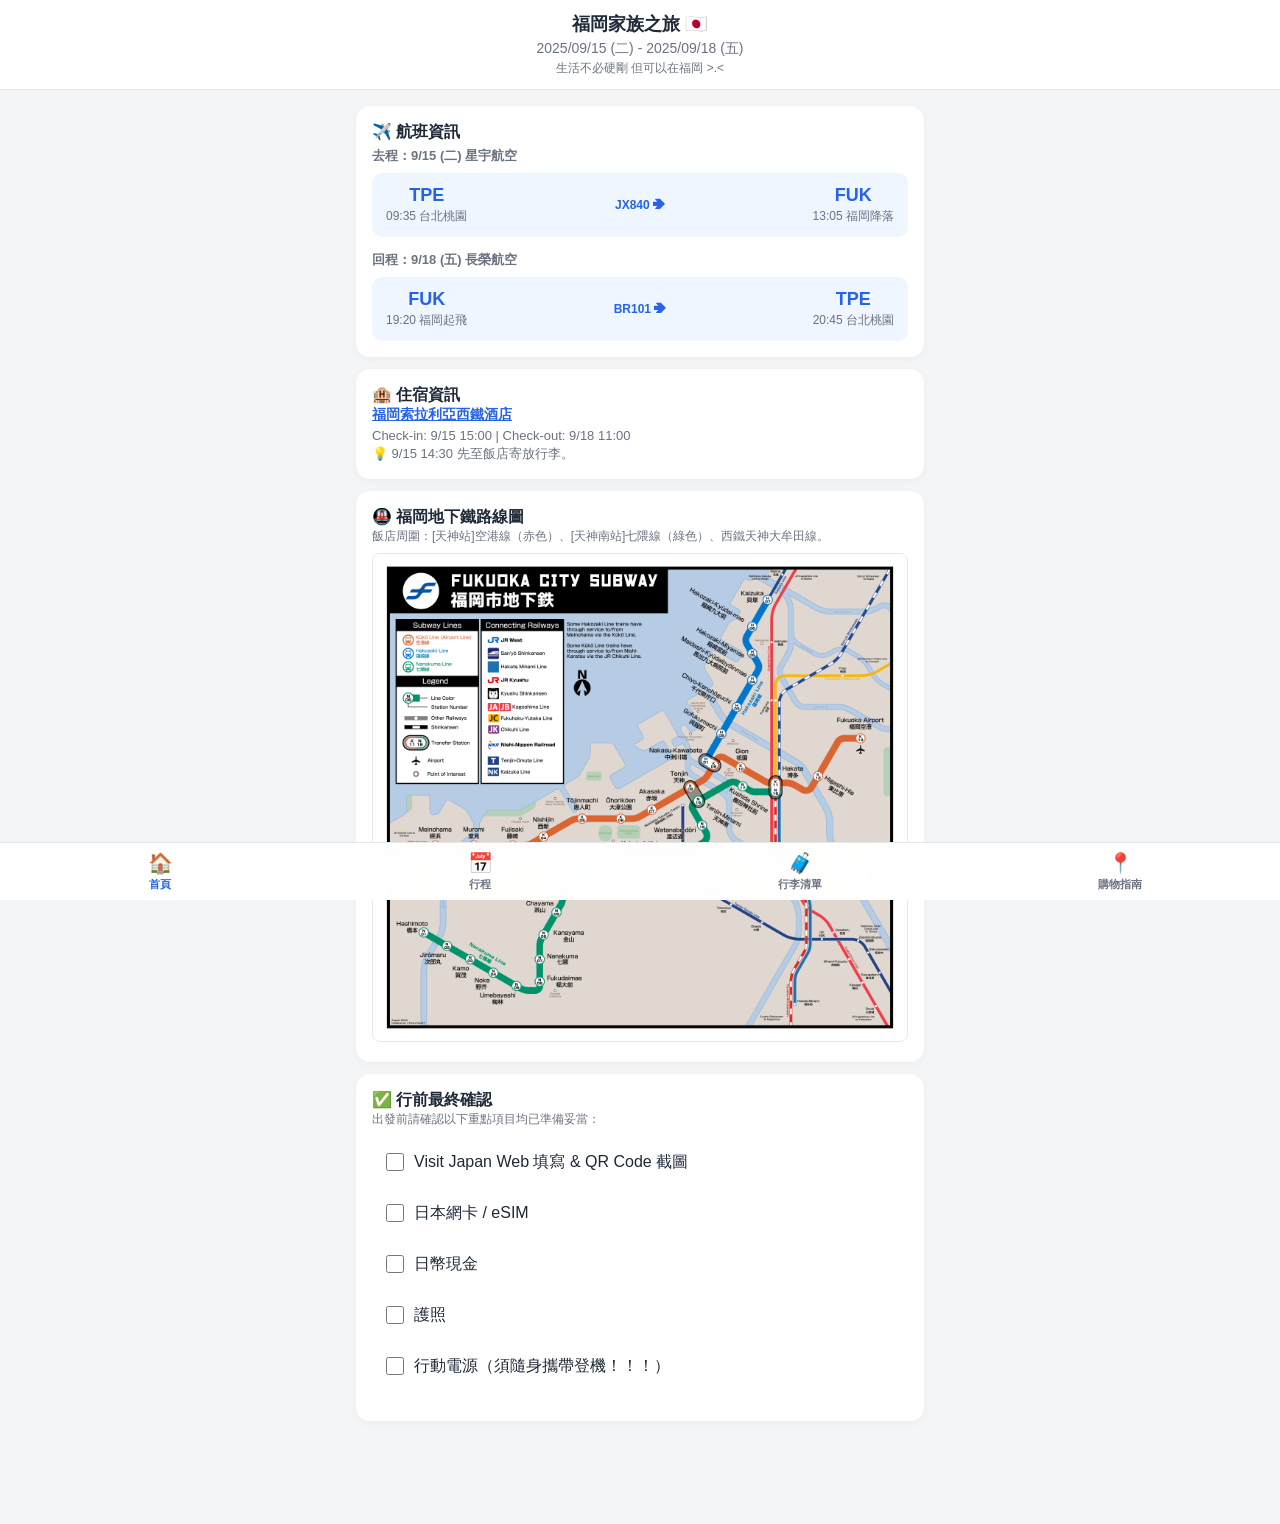
==== index.html @ 48f6caf9 "add coupon & update locations" ====
<!DOCTYPE html>
<html lang="zh-TW">
<head>
  <meta charset="UTF-8">
  <meta name="viewport" content="width=device-width, initial-scale=1.0, maximum-scale=1.0, user-scalable=no">
  <title>福岡家族之旅 - 首頁</title>
  <link rel="stylesheet" href="style.css">
  <meta name="apple-mobile-web-app-capable" content="yes">
</head>
<body>

  <header>
    <h1>福岡家族之旅 🇯🇵</h1>
    <h2 style="font-size: 14px; font-weight: 400; color: var(--text-sub); margin-top: 4px;">2025/09/15 (二) - 2025/09/18 (五)</h2>
    <h3 style="font-size: 12px; font-weight: 400; color: var(--text-sub); margin-top: 2px;">生活不必硬剛 但可以在福岡 >.< </h3>
  </header>

  <main class="container">
    <!-- 航班卡片 -->
    <div class="card">
      <div class="card-title">✈️ 航班資訊</div>
      <div style="font-size: 13px; font-weight: 600; color: var(--text-sub); margin-top: 4px;">去程：9/15 (二) 星宇航空</div>
      <div class="flight-box">
        <div class="flight-dept"><div class="flight-code">TPE</div><div class="flight-time">09:35 台北桃園</div></div>
        <div style="font-size: 12px; color: var(--primary); font-weight: bold;">JX840 ➔</div>
        <div class="flight-arr"><div class="flight-code">FUK</div><div class="flight-time">13:05 福岡降落</div></div>
      </div>

      <div style="font-size: 13px; font-weight: 600; color: var(--text-sub); margin-top: 14px;">回程：9/18 (五) 長榮航空</div>
      <div class="flight-box">
        <div class="flight-dept"><div class="flight-code">FUK</div><div class="flight-time">19:20 福岡起飛</div></div>
        <div style="font-size: 12px; color: var(--primary); font-weight: bold;">BR101 ➔</div>
        <div class="flight-arr"><div class="flight-code">TPE</div><div class="flight-time">20:45 台北桃園</div></div>
      </div>
    </div>

    <!-- 飯店卡片 -->
    <div class="card">
    <div class="card-title">🏨 住宿資訊</div>
    
    <!-- 把飯店名稱變成藍色底線連結 -->
    <p style="font-size: 14px; font-weight: 700;">
        <a href="https://maps.app.goo.gl/Wbsh1aTdvJ2qSujy6" target="_blank" style="color: var(--primary); text-decoration: underline;">
        福岡索拉利亞西鐵酒店
        </a>
    </p>
    
    <p style="font-size: 13px; color: var(--text-sub); margin-top: 4px;">Check-in: 9/15 15:00 | Check-out: 9/18 11:00</p>
    <p style="font-size: 13px; color: var(--text-sub); margin-top: 2px;">💡 9/15 14:30 先至飯店寄放行李。</p>
    </div>

    <!-- 地鐵圖卡片 -->
    <div class="card">
    <div class="card-title">🚇 福岡地下鐵路線圖</div>
    <p style="font-size: 12px; color: var(--text-sub); margin-bottom: 8px;">飯店周圍：[天神站]空港線（赤色）、[天神南站]七隈線（綠色）、西鐵天神大牟田線。</p>
    
    <!-- 這裡直接載入你本機的圖片檔，離線也能顯示 -->
    <img src="images/subway.png" alt="福岡地鐵圖" style="width: 100%; border-radius: 8px; border: 1px solid #e5e7eb;">
    </div>


    <!-- 行前確認卡片 -->
    <div class="card">
      <div class="card-title">✅ 行前最終確認</div>
      <p style="font-size: 12px; color: var(--text-sub); margin-bottom: 12px;">出發前請確認以下重點項目均已準備妥當：</p>

      <div class="checklist-group">
        <label class="check-item"><input type="checkbox" onchange="toggleCheck(this)"> <span>Visit Japan Web 填寫 & QR Code 截圖</span></label>
        <label class="check-item"><input type="checkbox" onchange="toggleCheck(this)"> <span>日本網卡 / eSIM</span></label>
        <label class="check-item"><input type="checkbox" onchange="toggleCheck(this)"> <span>日幣現金</span></label>
        <label class="check-item"><input type="checkbox" onchange="toggleCheck(this)"> <span>護照</span></label>
        <label class="check-item"><input type="checkbox" onchange="toggleCheck(this)"> <span>行動電源（須隨身攜帶登機！！！）</span></label>
      </div>
    </div>

<!-- 底部選單 -->
  <nav class="bottom-nav">
    <a href="index.html" class="nav-item active"><span class="icon">🏠</span><span>首頁</span></a>
    <a href="itinerary.html" class="nav-item"><span class="icon">📅</span><span>行程</span></a>
    <a href="checklist.html" class="nav-item"><span class="icon">🧳</span><span>行李清單</span></a>
    <a href="locations.html" class="nav-item"><span class="icon">📍</span><span>購物指南</span></a>
  </nav>

  <!-- JS 邏輯：讓首頁的勾選框也能自動儲存記憶 -->
  <script>
    function toggleCheck(checkbox) {
      const item = checkbox.parentElement;
      if (checkbox.checked) { item.classList.add('done'); } 
      else { item.classList.remove('done'); }
      savePrecheck();
    }

    function savePrecheck() {
      const states = [];
      document.querySelectorAll('.check-item input').forEach((cb) => { states.push(cb.checked); });
      localStorage.setItem('fukuoka_precheck', JSON.stringify(states));
    }

    function loadPrecheck() {
      const saved = JSON.parse(localStorage.getItem('fukuoka_precheck') || '[]');
      document.querySelectorAll('.check-item input').forEach((cb, i) => {
        if (saved[i]) {
          cb.checked = true;
          cb.parentElement.classList.add('done');
        }
      });
    }

    loadPrecheck();
  </script>
</body>
</html>
---- style.css ----
:root {
  --bg-color: #f4f5f7;
  --card-bg: #ffffff;
  --primary: #2563eb;
  --primary-light: #eff6ff;
  --text-main: #1f2937;
  --text-sub: #6b7280;
  --border-radius: 14px;
}

* { box-sizing: border-box; margin: 0; padding: 0; -webkit-tap-highlight-color: transparent; }
body { font-family: -apple-system, BlinkMacSystemFont, "Segoe UI", Roboto, sans-serif; background-color: var(--bg-color); color: var(--text-main); padding-bottom: 75px; }

/* 頂部 Header */
header { position: sticky; top: 0; background: rgba(255, 255, 255, 0.95); backdrop-filter: blur(10px); z-index: 90; border-bottom: 1px solid #e5e7eb; padding: 12px 16px; text-align: center; }
header h1 { font-size: 18px; font-weight: 700; }

/* 頁面容器 */
.container { padding: 16px; max-width: 600px; margin: 0 auto; }

/* 底部導覽列 (Bottom Nav) */
.bottom-nav { position: fixed; bottom: 0; left: 0; right: 0; background: rgba(255, 255, 255, 0.98); border-top: 1px solid #e5e7eb; display: flex; justify-content: space-around; padding: 8px 0; z-index: 100; backdrop-filter: blur(10px); }
.nav-item { text-decoration: none; display: flex; flex-direction: column; align-items: center; color: var(--text-sub); font-size: 11px; font-weight: 600; flex: 1; }
.nav-item .icon { font-size: 20px; margin-bottom: 2px; }
.nav-item.active { color: var(--primary); }

/* 卡片樣式 */
.card { background: var(--card-bg); border-radius: var(--border-radius); padding: 16px; margin-bottom: 12px; box-shadow: 0 2px 8px rgba(0,0,0,0.04); }
.card-title { font-size: 16px; font-weight: 700; color: var(--text-main); }
.time { font-size: 13px; font-weight: 700; color: var(--primary); margin-bottom: 4px; }

/* 首頁專屬卡片 */
.flight-box { display: flex; justify-content: space-between; align-items: center; background: var(--primary-light); padding: 12px 14px; border-radius: 10px; margin-top: 8px; }
.flight-dept, .flight-arr { text-align: center; }
.flight-code { font-size: 18px; font-weight: 800; color: var(--primary); }
.flight-time { font-size: 12px; color: var(--text-sub); margin-top: 2px; }

/* 行程頁 Tab */
.tabs { display: flex; gap: 8px; overflow-x: auto; padding-bottom: 8px; margin-bottom: 12px; scrollbar-width: none; }
.tabs::-webkit-scrollbar { display: none; }
.tab-btn { flex: 1; min-width: 75px; padding: 8px 12px; font-size: 13px; font-weight: 600; text-align: center; background: #e5e7eb; color: var(--text-sub); border: none; border-radius: 20px; cursor: pointer; white-space: nowrap; }
.tab-btn.active { background: var(--primary); color: #fff; }

/* 標籤 (Tags) */
.day-panel { display: none; }
.day-panel.active { display: block; }
.tags { display: flex; flex-wrap: wrap; gap: 6px; margin: 6px 0 8px; }
.tag { font-size: 11px; font-weight: 600; padding: 3px 8px; border-radius: 6px; }
.tag-集合 { background: #dcfce7; color: #166534; }
.tag-移動中 { background: #e0f2fe; color: #075985; }
.tag-住宿 { background: #f3e8ff; color: #6b21a8; }
.tag-觀光 { background: #fef3c7; color: #92400e; }
.tag-飲食, .tag-早餐, .tag-午餐, .tag-晚餐 { background: #ffe4e6; color: #9f1239; }
.tag-購物 { background: #fae8ff; color: #86198f; }
.tag-彈性行程 { background: #f3f4f6; color: #374151; }

.route-info { font-size: 12.5px; color: var(--text-sub); margin-bottom: 8px; }
.details-btn { display: inline-flex; align-items: center; justify-content: center; width: 100%; padding: 8px; background: var(--primary-light); color: var(--primary); font-size: 13px; font-weight: 600; border: none; border-radius: 8px; cursor: pointer; margin-top: 4px; }

/* Modal 彈出視窗 */
.modal-overlay { position: fixed; top: 0; left: 0; right: 0; bottom: 0; background: rgba(0,0,0,0.5); display: none; justify-content: center; align-items: flex-end; z-index: 200; backdrop-filter: blur(4px); }
.modal-overlay.active { display: flex; }
.modal-content { background: #fff; width: 100%; max-width: 600px; border-radius: 20px 20px 0 0; padding: 20px; max-height: 80vh; overflow-y: auto; animation: slideUp 0.2s ease-out; }
@keyframes slideUp { from { transform: translateY(100%); } to { transform: translateY(0); } }
.modal-header { display: flex; justify-content: space-between; align-items: center; margin-bottom: 12px; }
.modal-title { font-size: 18px; font-weight: 700; }
.close-btn { border: none; background: #e5e7eb; border-radius: 50%; width: 28px; height: 28px; font-weight: bold; cursor: pointer; }
.note-box { background: #f9fafb; border-left: 4px solid var(--primary); padding: 10px 12px; font-size: 13.5px; color: #374151; line-height: 1.5; margin: 12px 0; border-radius: 0 8px 8px 0; white-space: pre-line; }
.modal-location { display: flex; align-items: baseline; flex-wrap: wrap; gap: 6px; font-size: 13px; font-weight: 600; color: var(--primary); }
.map-link { display: inline-flex; color: var(--primary); font-size: 12px; font-weight: 500; text-decoration: underline; text-underline-offset: 2px; }
.resource-link { display: none; width: fit-content; margin-bottom: 4px; color: var(--primary); font-size: 13px; font-weight: 600; text-decoration: underline; text-underline-offset: 2px; }

/* 購物指南 */
.location-intro { margin-bottom: 16px; color: var(--text-sub); font-size: 13px; line-height: 1.6; }
.location-group { margin-bottom: 22px; }
.location-group-title { margin: 0 4px 9px; font-size: 14px; color: var(--text-sub); }
.location-group-image { display: block; width: 100%; height: auto; margin-bottom: 10px; border-radius: 12px; box-shadow: 0 2px 8px rgba(0,0,0,0.04); }
.location-card { margin-bottom: 8px; overflow: hidden; background: var(--card-bg); border-radius: 12px; box-shadow: 0 2px 8px rgba(0,0,0,0.04); }
.location-card summary { display: flex; align-items: center; gap: 10px; padding: 14px; cursor: pointer; list-style: none; }
.location-card summary::-webkit-details-marker { display: none; }
.location-icon { display: grid; flex: 0 0 36px; width: 36px; height: 36px; place-items: center; background: var(--primary-light); border-radius: 10px; font-size: 18px; }
.location-heading { flex: 1; min-width: 0; }
.location-name { color: var(--text-main); font-size: 14px; font-weight: 700; }
.location-tips { margin-top: 2px; overflow: hidden; color: var(--text-sub); font-size: 11.5px; font-weight: 500; text-overflow: ellipsis; white-space: nowrap; }
.location-chevron { color: var(--text-sub); font-size: 16px; transition: transform 0.2s ease; }
.location-card[open] .location-chevron { transform: rotate(90deg); }
.location-details { padding: 0 14px 14px 60px; }
.location-details p { color: #374151; font-size: 13px; line-height: 1.65; }
.location-map-link { display: inline-flex; margin-top: 9px; color: var(--primary); font-size: 12px; font-weight: 600; text-decoration: underline; text-underline-offset: 2px; }
.location-extra { margin-top: 12px; padding-top: 12px; border-top: 1px solid #e5e7eb; }
.location-extra-title { margin-bottom: 5px; color: var(--text-main); font-size: 12.5px; font-weight: 700; }
.location-extra-text { color: #374151; font-size: 12.5px; line-height: 1.6; white-space: pre-line; }
.location-extra-link { display: flex; width: fit-content; margin-top: 6px; color: var(--primary); font-size: 12px; font-weight: 600; text-decoration: underline; text-underline-offset: 2px; }
.location-extra-image { display: block; width: min(180px, 100%); height: auto; margin-top: 8px; border: 1px solid #e5e7eb; border-radius: 10px; cursor: zoom-in; }
.location-table-wrap { width: 100%; margin-top: 8px; overflow-x: auto; border: 1px solid #e5e7eb; border-radius: 8px; }
.location-table { width: 100%; min-width: 560px; border-collapse: collapse; background: #fff; font-size: 11.5px; }
.location-table th, .location-table td { padding: 9px; border-right: 1px solid #e5e7eb; border-bottom: 1px solid #e5e7eb; text-align: left; vertical-align: top; line-height: 1.55; white-space: pre-line; }
.location-table th { background: var(--primary-light); color: var(--primary); font-weight: 700; white-space: nowrap; }
.location-table th:last-child, .location-table td:last-child { border-right: none; }
.location-table tbody tr:last-child td { border-bottom: none; }
.image-lightbox { position: fixed; inset: 0; z-index: 300; display: none; align-items: center; justify-content: center; padding: 24px; background: rgba(0,0,0,0.85); }
.image-lightbox.active { display: flex; }
.image-lightbox img { max-width: 100%; max-height: 88vh; object-fit: contain; border-radius: 8px; }
.image-lightbox-close { position: absolute; top: 14px; right: 14px; width: 36px; height: 36px; border: none; border-radius: 50%; background: rgba(255,255,255,0.95); color: #111827; font-size: 24px; line-height: 1; cursor: pointer; }

/* Checklist */
.checklist-group { margin-bottom: 16px; }
.checklist-group h3 { font-size: 14px; color: var(--text-sub); margin-bottom: 8px; padding-left: 4px; }
.check-item { display: flex; align-items: center; gap: 10px; background: #fff; padding: 12px 14px; border-radius: 10px; margin-bottom: 6px; cursor: pointer; }
.check-item input[type="checkbox"] { width: 18px; height: 18px; accent-color: var(--primary); }
.check-item.done span { text-decoration: line-through; color: var(--text-sub); }
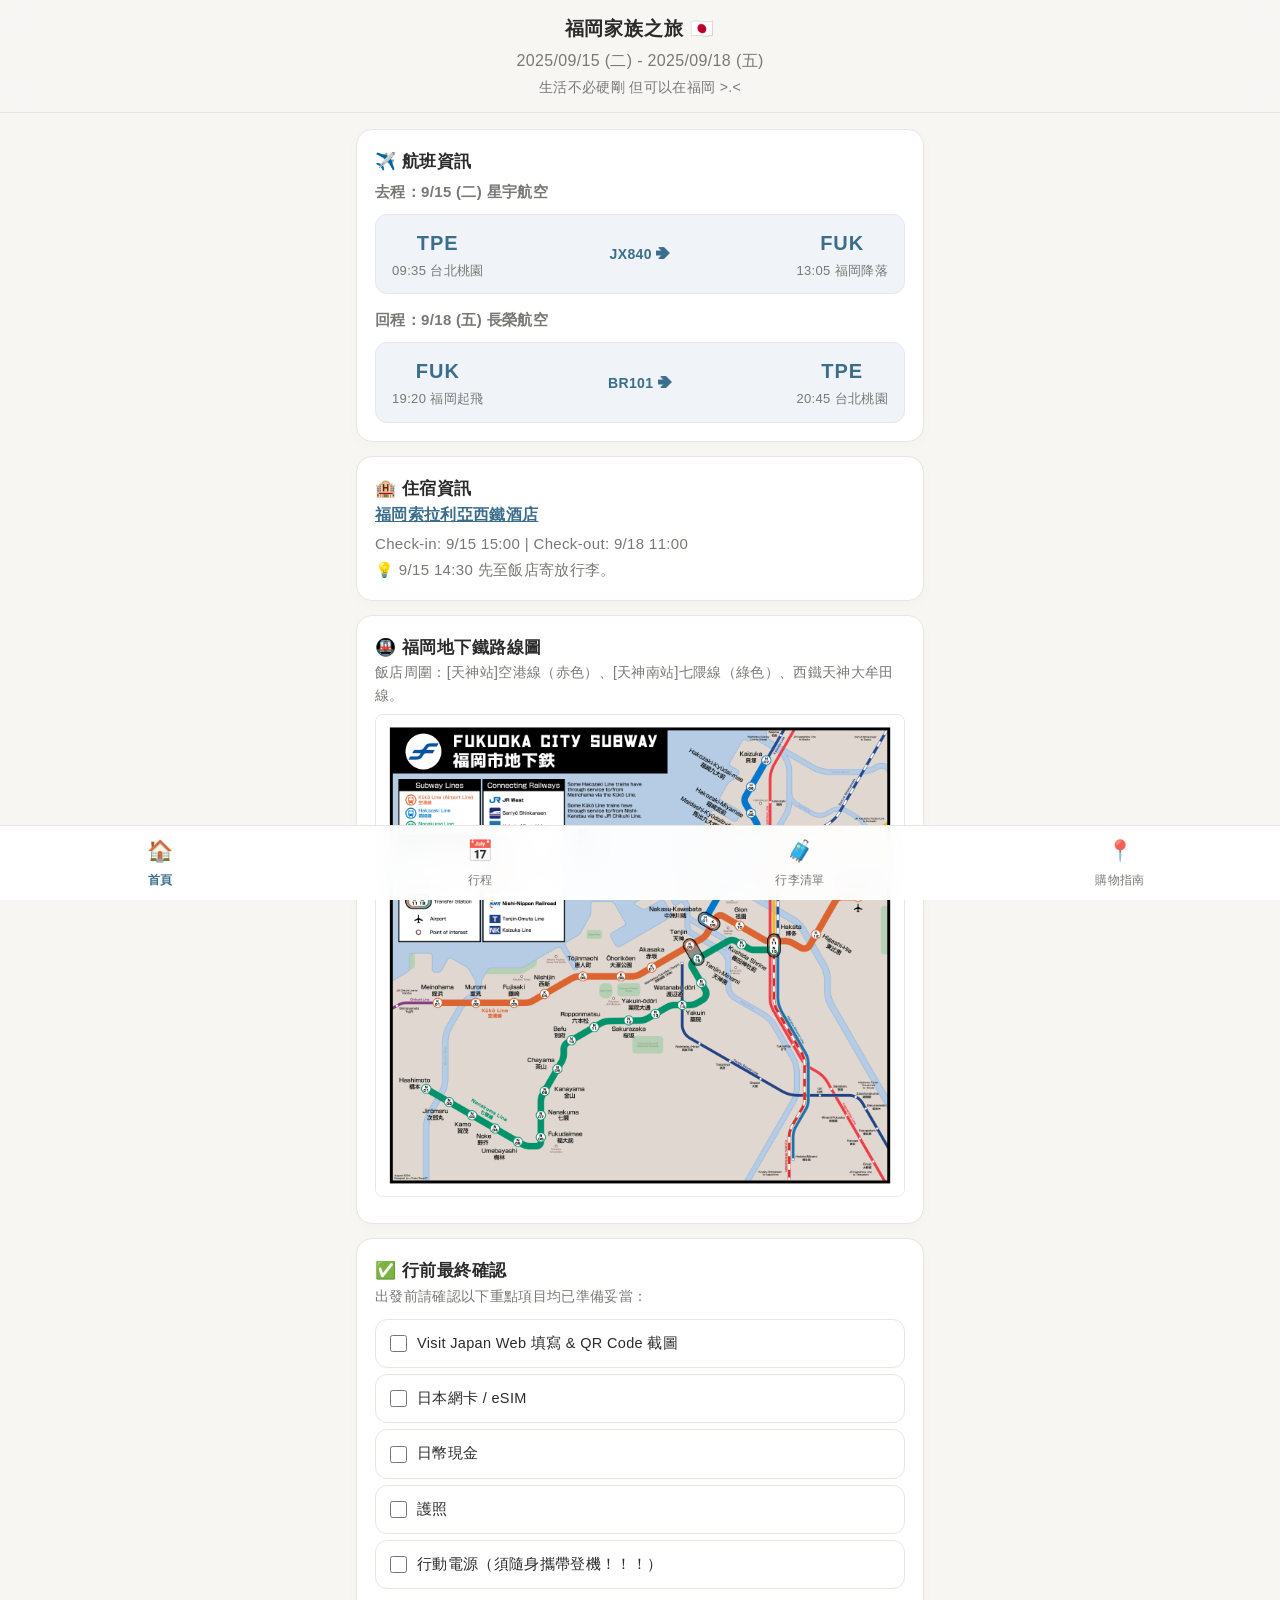
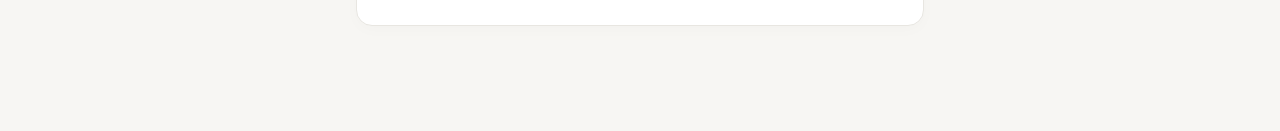
==== commit b97469cd: "get front larger & add some info" ====
--- a/index.html
+++ b/index.html
@@ -11,25 +11,25 @@
 
   <header>
     <h1>福岡家族之旅 🇯🇵</h1>
-    <h2 style="font-size: 14px; font-weight: 400; color: var(--text-sub); margin-top: 4px;">2025/09/15 (二) - 2025/09/18 (五)</h2>
-    <h3 style="font-size: 12px; font-weight: 400; color: var(--text-sub); margin-top: 2px;">生活不必硬剛 但可以在福岡 >.< </h3>
+    <h2 style="font-size: 16px; font-weight: 400; color: var(--text-sub); margin-top: 4px;">2025/09/15 (二) - 2025/09/18 (五)</h2>
+    <h3 style="font-size: 14px; font-weight: 400; color: var(--text-sub); margin-top: 2px;">生活不必硬剛 但可以在福岡 >.< </h3>
   </header>
 
   <main class="container">
     <!-- 航班卡片 -->
     <div class="card">
       <div class="card-title">✈️ 航班資訊</div>
-      <div style="font-size: 13px; font-weight: 600; color: var(--text-sub); margin-top: 4px;">去程：9/15 (二) 星宇航空</div>
+      <div style="font-size: 15px; font-weight: 600; color: var(--text-sub); margin-top: 4px;">去程：9/15 (二) 星宇航空</div>
       <div class="flight-box">
         <div class="flight-dept"><div class="flight-code">TPE</div><div class="flight-time">09:35 台北桃園</div></div>
-        <div style="font-size: 12px; color: var(--primary); font-weight: bold;">JX840 ➔</div>
+        <div style="font-size: 14px; color: var(--primary); font-weight: bold;">JX840 ➔</div>
         <div class="flight-arr"><div class="flight-code">FUK</div><div class="flight-time">13:05 福岡降落</div></div>
       </div>
 
-      <div style="font-size: 13px; font-weight: 600; color: var(--text-sub); margin-top: 14px;">回程：9/18 (五) 長榮航空</div>
+      <div style="font-size: 15px; font-weight: 600; color: var(--text-sub); margin-top: 14px;">回程：9/18 (五) 長榮航空</div>
       <div class="flight-box">
         <div class="flight-dept"><div class="flight-code">FUK</div><div class="flight-time">19:20 福岡起飛</div></div>
-        <div style="font-size: 12px; color: var(--primary); font-weight: bold;">BR101 ➔</div>
+        <div style="font-size: 14px; color: var(--primary); font-weight: bold;">BR101 ➔</div>
         <div class="flight-arr"><div class="flight-code">TPE</div><div class="flight-time">20:45 台北桃園</div></div>
       </div>
     </div>
@@ -39,20 +39,20 @@
     <div class="card-title">🏨 住宿資訊</div>
     
     <!-- 把飯店名稱變成藍色底線連結 -->
-    <p style="font-size: 14px; font-weight: 700;">
+    <p style="font-size: 16px; font-weight: 700;">
         <a href="https://maps.app.goo.gl/Wbsh1aTdvJ2qSujy6" target="_blank" style="color: var(--primary); text-decoration: underline;">
         福岡索拉利亞西鐵酒店
         </a>
     </p>
     
-    <p style="font-size: 13px; color: var(--text-sub); margin-top: 4px;">Check-in: 9/15 15:00 | Check-out: 9/18 11:00</p>
-    <p style="font-size: 13px; color: var(--text-sub); margin-top: 2px;">💡 9/15 14:30 先至飯店寄放行李。</p>
+    <p style="font-size: 15px; color: var(--text-sub); margin-top: 4px;">Check-in: 9/15 15:00 | Check-out: 9/18 11:00</p>
+    <p style="font-size: 15px; color: var(--text-sub); margin-top: 2px;">💡 9/15 14:30 先至飯店寄放行李。</p>
     </div>
 
     <!-- 地鐵圖卡片 -->
     <div class="card">
     <div class="card-title">🚇 福岡地下鐵路線圖</div>
-    <p style="font-size: 12px; color: var(--text-sub); margin-bottom: 8px;">飯店周圍：[天神站]空港線（赤色）、[天神南站]七隈線（綠色）、西鐵天神大牟田線。</p>
+    <p style="font-size: 14px; color: var(--text-sub); margin-bottom: 8px;">飯店周圍：[天神站]空港線（赤色）、[天神南站]七隈線（綠色）、西鐵天神大牟田線。</p>
     
     <!-- 這裡直接載入你本機的圖片檔，離線也能顯示 -->
     <img src="images/subway.png" alt="福岡地鐵圖" style="width: 100%; border-radius: 8px; border: 1px solid #e5e7eb;">
@@ -62,7 +62,7 @@
     <!-- 行前確認卡片 -->
     <div class="card">
       <div class="card-title">✅ 行前最終確認</div>
-      <p style="font-size: 12px; color: var(--text-sub); margin-bottom: 12px;">出發前請確認以下重點項目均已準備妥當：</p>
+      <p style="font-size: 14px; color: var(--text-sub); margin-bottom: 12px;">出發前請確認以下重點項目均已準備妥當：</p>
 
       <div class="checklist-group">
         <label class="check-item"><input type="checkbox" onchange="toggleCheck(this)"> <span>Visit Japan Web 填寫 & QR Code 截圖</span></label>
--- a/style.css
+++ b/style.css
@@ -1,111 +1,170 @@
 :root {
-  --bg-color: #f4f5f7;
-  --card-bg: #ffffff;
-  --primary: #2563eb;
-  --primary-light: #eff6ff;
-  --text-main: #1f2937;
-  --text-sub: #6b7280;
-  --border-radius: 14px;
+  /* 日系和風色調系統 */
+  --bg-color: #f7f6f3;          /* 和紙米暖灰 */
+  --card-bg: #ffffff;          /* 純白卡片 */
+  --primary: #3b6e8c;          /* 日系靛青藍 (藍鼠/琉璃色) */
+  --primary-light: #f0f4f8;    /* 淡天青色背景 */
+  --text-main: #2b2b2b;        /* 墨黑/炭灰 (非死黑，提高閱讀質感) */
+  --text-sub: #787875;         /* 利落中灰 */
+  --border-radius: 16px;       /* 圓潤現代角 */
+  --border-color: #e8e6e1;      /* 柔和邊框色 */
 }
 
 * { box-sizing: border-box; margin: 0; padding: 0; -webkit-tap-highlight-color: transparent; }
-body { font-family: -apple-system, BlinkMacSystemFont, "Segoe UI", Roboto, sans-serif; background-color: var(--bg-color); color: var(--text-main); padding-bottom: 75px; }
+body { 
+  font-family: "SF Pro TC", -apple-system, BlinkMacSystemFont, "Hiragino Sans", "Hiragino Kaku Gothic ProN", "Yu Gothic UI", "Noto Sans TC", sans-serif; 
+  background-color: var(--bg-color); 
+  color: var(--text-main); 
+  padding-bottom: 75px; 
+  letter-spacing: 0.02em;
+}
 
 /* 頂部 Header */
-header { position: sticky; top: 0; background: rgba(255, 255, 255, 0.95); backdrop-filter: blur(10px); z-index: 90; border-bottom: 1px solid #e5e7eb; padding: 12px 16px; text-align: center; }
-header h1 { font-size: 18px; font-weight: 700; }
+header { position: sticky; top: 0; background: rgba(247, 246, 243, 0.92); backdrop-filter: blur(12px); -webkit-backdrop-filter: blur(12px); z-index: 90; border-bottom: 1px solid var(--border-color); padding: 14px 16px; text-align: center; }
+header h1 { font-size: 17px; font-weight: 700; letter-spacing: 0.05em; color: var(--text-main); }
 
 /* 頁面容器 */
 .container { padding: 16px; max-width: 600px; margin: 0 auto; }
 
 /* 底部導覽列 (Bottom Nav) */
-.bottom-nav { position: fixed; bottom: 0; left: 0; right: 0; background: rgba(255, 255, 255, 0.98); border-top: 1px solid #e5e7eb; display: flex; justify-content: space-around; padding: 8px 0; z-index: 100; backdrop-filter: blur(10px); }
-.nav-item { text-decoration: none; display: flex; flex-direction: column; align-items: center; color: var(--text-sub); font-size: 11px; font-weight: 600; flex: 1; }
-.nav-item .icon { font-size: 20px; margin-bottom: 2px; }
-.nav-item.active { color: var(--primary); }
+.bottom-nav { position: fixed; bottom: 0; left: 0; right: 0; background: rgba(255, 255, 255, 0.95); border-top: 1px solid var(--border-color); display: flex; justify-content: space-around; padding: 8px 0 10px; z-index: 100; backdrop-filter: blur(12px); -webkit-backdrop-filter: blur(12px); }
+.nav-item { text-decoration: none; display: flex; flex-direction: column; align-items: center; color: var(--text-sub); font-size: 10.5px; font-weight: 500; flex: 1; transition: color 0.2s ease; }
+.nav-item .icon { font-size: 19px; margin-bottom: 3px; opacity: 0.85; }
+.nav-item.active { color: var(--primary); font-weight: 700; }
+.nav-item.active .icon { opacity: 1; }
 
 /* 卡片樣式 */
-.card { background: var(--card-bg); border-radius: var(--border-radius); padding: 16px; margin-bottom: 12px; box-shadow: 0 2px 8px rgba(0,0,0,0.04); }
-.card-title { font-size: 16px; font-weight: 700; color: var(--text-main); }
-.time { font-size: 13px; font-weight: 700; color: var(--primary); margin-bottom: 4px; }
+.card { background: var(--card-bg); border-radius: var(--border-radius); padding: 18px; margin-bottom: 14px; border: 1px solid var(--border-color); box-shadow: 0 4px 15px rgba(0, 0, 0, 0.02); }
+.card-title { font-size: 15.5px; font-weight: 700; color: var(--text-main); letter-spacing: 0.03em; }
+.time { font-size: 12.5px; font-weight: 700; color: var(--primary); margin-bottom: 6px; letter-spacing: 0.04em; }
 
 /* 首頁專屬卡片 */
-.flight-box { display: flex; justify-content: space-between; align-items: center; background: var(--primary-light); padding: 12px 14px; border-radius: 10px; margin-top: 8px; }
+.flight-box { display: flex; justify-content: space-between; align-items: center; background: var(--primary-light); padding: 12px 16px; border-radius: 12px; margin-top: 10px; border: 1px solid #e1e9f0; }
 .flight-dept, .flight-arr { text-align: center; }
-.flight-code { font-size: 18px; font-weight: 800; color: var(--primary); }
-.flight-time { font-size: 12px; color: var(--text-sub); margin-top: 2px; }
+.flight-code { font-size: 18px; font-weight: 800; color: var(--primary); letter-spacing: 0.05em; }
+.flight-time { font-size: 11.5px; color: var(--text-sub); margin-top: 2px; }
 
 /* 行程頁 Tab */
-.tabs { display: flex; gap: 8px; overflow-x: auto; padding-bottom: 8px; margin-bottom: 12px; scrollbar-width: none; }
+.tabs { display: flex; gap: 8px; overflow-x: auto; padding-bottom: 8px; margin-bottom: 14px; scrollbar-width: none; }
 .tabs::-webkit-scrollbar { display: none; }
-.tab-btn { flex: 1; min-width: 75px; padding: 8px 12px; font-size: 13px; font-weight: 600; text-align: center; background: #e5e7eb; color: var(--text-sub); border: none; border-radius: 20px; cursor: pointer; white-space: nowrap; }
-.tab-btn.active { background: var(--primary); color: #fff; }
+.tab-btn { flex: 1; min-width: 78px; padding: 8px 14px; font-size: 12.5px; font-weight: 600; text-align: center; background: #eae7e1; color: var(--text-sub); border: none; border-radius: 20px; cursor: pointer; white-space: nowrap; transition: all 0.2s ease; }
+.tab-btn.active { background: var(--primary); color: #fff; box-shadow: 0 2px 8px rgba(59, 110, 140, 0.25); }
 
-/* 標籤 (Tags) */
+/* 標籤 (Tags) - 日系莫蘭迪淡雅配色 */
 .day-panel { display: none; }
 .day-panel.active { display: block; }
-.tags { display: flex; flex-wrap: wrap; gap: 6px; margin: 6px 0 8px; }
-.tag { font-size: 11px; font-weight: 600; padding: 3px 8px; border-radius: 6px; }
-.tag-集合 { background: #dcfce7; color: #166534; }
-.tag-移動中 { background: #e0f2fe; color: #075985; }
-.tag-住宿 { background: #f3e8ff; color: #6b21a8; }
-.tag-觀光 { background: #fef3c7; color: #92400e; }
-.tag-飲食, .tag-早餐, .tag-午餐, .tag-晚餐 { background: #ffe4e6; color: #9f1239; }
-.tag-購物 { background: #fae8ff; color: #86198f; }
-.tag-彈性行程 { background: #f3f4f6; color: #374151; }
+.tags { display: flex; flex-wrap: wrap; gap: 6px; margin: 8px 0 10px; }
+.tag { font-size: 10.5px; font-weight: 600; padding: 3px 9px; border-radius: 6px; letter-spacing: 0.03em; }
+.tag-集合 { background: #eef7f2; color: #2d6a4f; border: 1px solid #d8ebd9; }
+.tag-移動中 { background: #f0f4f8; color: #3b6e8c; border: 1px solid #d9e4ec; }
+.tag-住宿 { background: #f6f0f8; color: #6b4c7d; border: 1px solid #ebdcf0; }
+.tag-觀光 { background: #fcf6e8; color: #8a5a00; border: 1px solid #f5e7c6; }
+.tag-飲食, .tag-早餐, .tag-午餐, .tag-晚餐 { background: #fcf0f0; color: #a84242; border: 1px solid #f7d9d9; }
+.tag-購物 { background: #f8f0f6; color: #8a3b7b; border: 1px solid #f0d8eb; }
+.tag-彈性行程 { background: #f2f1ed; color: #575653; border: 1px solid #e3e1da; }
 
-.route-info { font-size: 12.5px; color: var(--text-sub); margin-bottom: 8px; }
-.details-btn { display: inline-flex; align-items: center; justify-content: center; width: 100%; padding: 8px; background: var(--primary-light); color: var(--primary); font-size: 13px; font-weight: 600; border: none; border-radius: 8px; cursor: pointer; margin-top: 4px; }
+.route-info { font-size: 12px; color: var(--text-sub); margin-bottom: 10px; line-height: 1.5; }
+.details-btn { display: inline-flex; align-items: center; justify-content: center; width: 100%; padding: 9px; background: var(--primary-light); color: var(--primary); font-size: 12.5px; font-weight: 600; border: 1px solid #dbe6ef; border-radius: 10px; cursor: pointer; margin-top: 4px; transition: background 0.2s ease; }
+.details-btn:active { background: #e2ecf5; }
 
 /* Modal 彈出視窗 */
-.modal-overlay { position: fixed; top: 0; left: 0; right: 0; bottom: 0; background: rgba(0,0,0,0.5); display: none; justify-content: center; align-items: flex-end; z-index: 200; backdrop-filter: blur(4px); }
+.modal-overlay { position: fixed; inset: 0; background: rgba(0,0,0,0.4); display: none; justify-content: center; align-items: flex-end; z-index: 200; backdrop-filter: blur(5px); -webkit-backdrop-filter: blur(5px); }
 .modal-overlay.active { display: flex; }
-.modal-content { background: #fff; width: 100%; max-width: 600px; border-radius: 20px 20px 0 0; padding: 20px; max-height: 80vh; overflow-y: auto; animation: slideUp 0.2s ease-out; }
+.modal-content { background: #fff; width: 100%; max-width: 600px; border-radius: 24px 20px 0 0; padding: 22px; max-height: 82vh; overflow-y: auto; animation: slideUp 0.25s cubic-bezier(0.16, 1, 0.3, 1); }
 @keyframes slideUp { from { transform: translateY(100%); } to { transform: translateY(0); } }
 .modal-header { display: flex; justify-content: space-between; align-items: center; margin-bottom: 12px; }
-.modal-title { font-size: 18px; font-weight: 700; }
-.close-btn { border: none; background: #e5e7eb; border-radius: 50%; width: 28px; height: 28px; font-weight: bold; cursor: pointer; }
-.note-box { background: #f9fafb; border-left: 4px solid var(--primary); padding: 10px 12px; font-size: 13.5px; color: #374151; line-height: 1.5; margin: 12px 0; border-radius: 0 8px 8px 0; white-space: pre-line; }
-.modal-location { display: flex; align-items: baseline; flex-wrap: wrap; gap: 6px; font-size: 13px; font-weight: 600; color: var(--primary); }
-.map-link { display: inline-flex; color: var(--primary); font-size: 12px; font-weight: 500; text-decoration: underline; text-underline-offset: 2px; }
-.resource-link { display: none; width: fit-content; margin-bottom: 4px; color: var(--primary); font-size: 13px; font-weight: 600; text-decoration: underline; text-underline-offset: 2px; }
+.modal-title { font-size: 17px; font-weight: 700; color: var(--text-main); }
+.close-btn { border: none; background: #f0eee9; color: var(--text-sub); border-radius: 50%; width: 28px; height: 28px; font-size: 16px; font-weight: bold; cursor: pointer; display: grid; place-items: center; }
+.note-box { background: #faf9f6; border-left: 3px solid var(--primary); padding: 12px 14px; font-size: 13px; color: #444340; line-height: 1.6; margin: 12px 0; border-radius: 0 10px 10px 0; white-space: pre-line; }
+.modal-location { display: flex; align-items: baseline; flex-wrap: wrap; gap: 6px; font-size: 12.5px; font-weight: 600; color: var(--primary); }
+.map-link { display: inline-flex; color: var(--primary); font-size: 12px; font-weight: 500; text-decoration: underline; text-underline-offset: 3px; }
+.resource-link { display: none; width: fit-content; margin-bottom: 4px; color: var(--primary); font-size: 12.5px; font-weight: 600; text-decoration: underline; text-underline-offset: 3px; }
 
 /* 購物指南 */
-.location-intro { margin-bottom: 16px; color: var(--text-sub); font-size: 13px; line-height: 1.6; }
+.location-intro { margin-bottom: 16px; color: var(--text-sub); font-size: 12.5px; line-height: 1.65; }
 .location-group { margin-bottom: 22px; }
-.location-group-title { margin: 0 4px 9px; font-size: 14px; color: var(--text-sub); }
-.location-group-image { display: block; width: 100%; height: auto; margin-bottom: 10px; border-radius: 12px; box-shadow: 0 2px 8px rgba(0,0,0,0.04); }
-.location-card { margin-bottom: 8px; overflow: hidden; background: var(--card-bg); border-radius: 12px; box-shadow: 0 2px 8px rgba(0,0,0,0.04); }
-.location-card summary { display: flex; align-items: center; gap: 10px; padding: 14px; cursor: pointer; list-style: none; }
+.location-group-title { margin: 0 4px 10px; font-size: 13.5px; font-weight: 700; color: var(--text-sub); letter-spacing: 0.04em; }
+.location-group-image { display: block; width: 100%; height: auto; margin-bottom: 10px; border-radius: 14px; border: 1px solid var(--border-color); }
+.location-card { margin-bottom: 10px; overflow: hidden; background: var(--card-bg); border-radius: 14px; border: 1px solid var(--border-color); box-shadow: 0 2px 8px rgba(0,0,0,0.02); }
+.location-card summary { display: flex; align-items: center; gap: 12px; padding: 14px; cursor: pointer; list-style: none; }
 .location-card summary::-webkit-details-marker { display: none; }
-.location-icon { display: grid; flex: 0 0 36px; width: 36px; height: 36px; place-items: center; background: var(--primary-light); border-radius: 10px; font-size: 18px; }
+.location-icon { display: grid; flex: 0 0 36px; width: 36px; height: 36px; place-items: center; background: var(--primary-light); border-radius: 10px; font-size: 17px; }
 .location-heading { flex: 1; min-width: 0; }
-.location-name { color: var(--text-main); font-size: 14px; font-weight: 700; }
-.location-tips { margin-top: 2px; overflow: hidden; color: var(--text-sub); font-size: 11.5px; font-weight: 500; text-overflow: ellipsis; white-space: nowrap; }
-.location-chevron { color: var(--text-sub); font-size: 16px; transition: transform 0.2s ease; }
+.location-name { color: var(--text-main); font-size: 13.5px; font-weight: 700; letter-spacing: 0.02em; }
+
+/* ★ 日系極致微調：tips 字小一號 (11px)、莫蘭迪灰 (#8c8c88)、輕字重 (400) 與微微拉開字距 */
+.location-tips { 
+  margin-top: 3px; 
+  overflow: hidden; 
+  color: #8c8c88; 
+  font-size: 11px; 
+  font-weight: 400; 
+  letter-spacing: 0.03em;
+  text-overflow: ellipsis; 
+  white-space: nowrap; 
+}
+
+.location-chevron { color: #b0ada6; font-size: 14px; transition: transform 0.2s ease; }
 .location-card[open] .location-chevron { transform: rotate(90deg); }
-.location-details { padding: 0 14px 14px 60px; }
-.location-details p { color: #374151; font-size: 13px; line-height: 1.65; }
-.location-map-link { display: inline-flex; margin-top: 9px; color: var(--primary); font-size: 12px; font-weight: 600; text-decoration: underline; text-underline-offset: 2px; }
-.location-extra { margin-top: 12px; padding-top: 12px; border-top: 1px solid #e5e7eb; }
-.location-extra-title { margin-bottom: 5px; color: var(--text-main); font-size: 12.5px; font-weight: 700; }
-.location-extra-text { color: #374151; font-size: 12.5px; line-height: 1.6; white-space: pre-line; }
-.location-extra-link { display: flex; width: fit-content; margin-top: 6px; color: var(--primary); font-size: 12px; font-weight: 600; text-decoration: underline; text-underline-offset: 2px; }
-.location-extra-image { display: block; width: min(180px, 100%); height: auto; margin-top: 8px; border: 1px solid #e5e7eb; border-radius: 10px; cursor: zoom-in; }
-.location-table-wrap { width: 100%; margin-top: 8px; overflow-x: auto; border: 1px solid #e5e7eb; border-radius: 8px; }
-.location-table { width: 100%; min-width: 560px; border-collapse: collapse; background: #fff; font-size: 11.5px; }
-.location-table th, .location-table td { padding: 9px; border-right: 1px solid #e5e7eb; border-bottom: 1px solid #e5e7eb; text-align: left; vertical-align: top; line-height: 1.55; white-space: pre-line; }
+.location-details { padding: 2px 14px 14px 62px; }
+.location-details p { color: #4a4945; font-size: 12.5px; line-height: 1.65; }
+.location-map-link { display: inline-flex; margin-top: 8px; color: var(--primary); font-size: 12px; font-weight: 600; text-decoration: underline; text-underline-offset: 3px; }
+.location-extra { margin-top: 12px; padding-top: 12px; border-top: 1px dashed var(--border-color); }
+.location-extra-title { margin-bottom: 6px; color: var(--text-main); font-size: 12px; font-weight: 700; }
+.location-extra-title-link { display: inline-flex; color: var(--primary); text-decoration: underline; text-underline-offset: 3px; }
+.location-extra-text { color: #4a4945; font-size: 12px; line-height: 1.6; white-space: pre-line; }
+.location-extra-link { display: flex; width: fit-content; margin-top: 6px; color: var(--primary); font-size: 12px; font-weight: 600; text-decoration: underline; text-underline-offset: 3px; }
+.location-extra-link-item { display: flex; align-items: baseline; flex-wrap: wrap; gap: 6px; margin-top: 8px; }
+.location-extra-link-item .location-extra-link { margin-top: 0; }
+.location-extra-link-text { color: var(--text-sub); font-size: 10px; font-weight: 400; line-height: 1.45; }
+.location-extra-image { display: block; width: min(180px, 100%); height: auto; margin-top: 8px; border: 1px solid var(--border-color); border-radius: 10px; cursor: zoom-in; }
+.location-table-wrap { width: 100%; margin-top: 8px; overflow-x: auto; border: 1px solid var(--border-color); border-radius: 10px; }
+.location-table { width: 100%; min-width: 560px; border-collapse: collapse; background: #fff; font-size: 11px; }
+.location-table th, .location-table td { padding: 9px 11px; border-right: 1px solid var(--border-color); border-bottom: 1px solid var(--border-color); text-align: left; vertical-align: top; line-height: 1.55; white-space: pre-line; color: #4a4945; }
 .location-table th { background: var(--primary-light); color: var(--primary); font-weight: 700; white-space: nowrap; }
 .location-table th:last-child, .location-table td:last-child { border-right: none; }
 .location-table tbody tr:last-child td { border-bottom: none; }
-.image-lightbox { position: fixed; inset: 0; z-index: 300; display: none; align-items: center; justify-content: center; padding: 24px; background: rgba(0,0,0,0.85); }
+.image-lightbox { position: fixed; inset: 0; z-index: 300; display: none; align-items: center; justify-content: center; padding: 24px; background: rgba(0,0,0,0.85); backdrop-filter: blur(4px); }
 .image-lightbox.active { display: flex; }
-.image-lightbox img { max-width: 100%; max-height: 88vh; object-fit: contain; border-radius: 8px; }
-.image-lightbox-close { position: absolute; top: 14px; right: 14px; width: 36px; height: 36px; border: none; border-radius: 50%; background: rgba(255,255,255,0.95); color: #111827; font-size: 24px; line-height: 1; cursor: pointer; }
+.image-lightbox img { max-width: 100%; max-height: 88vh; object-fit: contain; border-radius: 10px; }
+.image-lightbox-close { position: absolute; top: 16px; right: 16px; width: 36px; height: 36px; border: none; border-radius: 50%; background: rgba(255,255,255,0.95); color: #111827; font-size: 22px; line-height: 1; cursor: pointer; }
 
 /* Checklist */
-.checklist-group { margin-bottom: 16px; }
-.checklist-group h3 { font-size: 14px; color: var(--text-sub); margin-bottom: 8px; padding-left: 4px; }
-.check-item { display: flex; align-items: center; gap: 10px; background: #fff; padding: 12px 14px; border-radius: 10px; margin-bottom: 6px; cursor: pointer; }
-.check-item input[type="checkbox"] { width: 18px; height: 18px; accent-color: var(--primary); }
-.check-item.done span { text-decoration: line-through; color: var(--text-sub); }
+.checklist-group { margin-bottom: 18px; }
+.checklist-group h3 { font-size: 13px; color: var(--text-sub); margin-bottom: 8px; padding-left: 2px; font-weight: 700; }
+.check-item { display: flex; align-items: center; gap: 10px; background: #fff; padding: 12px 14px; border-radius: 12px; margin-bottom: 6px; cursor: pointer; border: 1px solid var(--border-color); font-size: 13px; color: var(--text-main); }
+.check-item input[type="checkbox"] { width: 17px; height: 17px; accent-color: var(--primary); border-radius: 4px; }
+.check-item.done span { text-decoration: line-through; color: #a3a19b; }
+
+/* 長輩友善字級：全站文字放大一級 */
+body { font-size: 17px; line-height: 1.6; }
+header h1 { font-size: 19px; }
+.nav-item { font-size: 12px; }
+.nav-item .icon { font-size: 21px; }
+.card-title { font-size: 17px; }
+.time { font-size: 14px; }
+.flight-code { font-size: 20px; }
+.flight-time { font-size: 13px; }
+.tab-btn { font-size: 14px; }
+.tag { font-size: 12px; }
+.route-info { font-size: 13.5px; line-height: 1.6; }
+.details-btn { font-size: 14px; }
+.modal-title { font-size: 19px; }
+.close-btn { font-size: 18px; }
+.note-box { font-size: 14.5px; line-height: 1.7; }
+.modal-location, .resource-link { font-size: 14px; }
+.map-link { font-size: 13.5px; }
+.location-intro { font-size: 14px; }
+.location-group-title { font-size: 15px; }
+.location-icon { font-size: 19px; }
+.location-name { font-size: 15px; }
+.location-tips { font-size: 12.5px; }
+.location-chevron { font-size: 16px; }
+.location-details p { font-size: 14px; line-height: 1.75; }
+.location-map-link { font-size: 13.5px; }
+.location-extra-title { font-size: 13.5px; }
+.location-extra-text, .location-extra-link { font-size: 13.5px; line-height: 1.7; }
+.location-extra-link-text { font-size: 12px; }
+.location-table { font-size: 12.5px; }
+.checklist-group h3 { font-size: 14.5px; }
+.check-item { font-size: 14.5px; line-height: 1.6; }
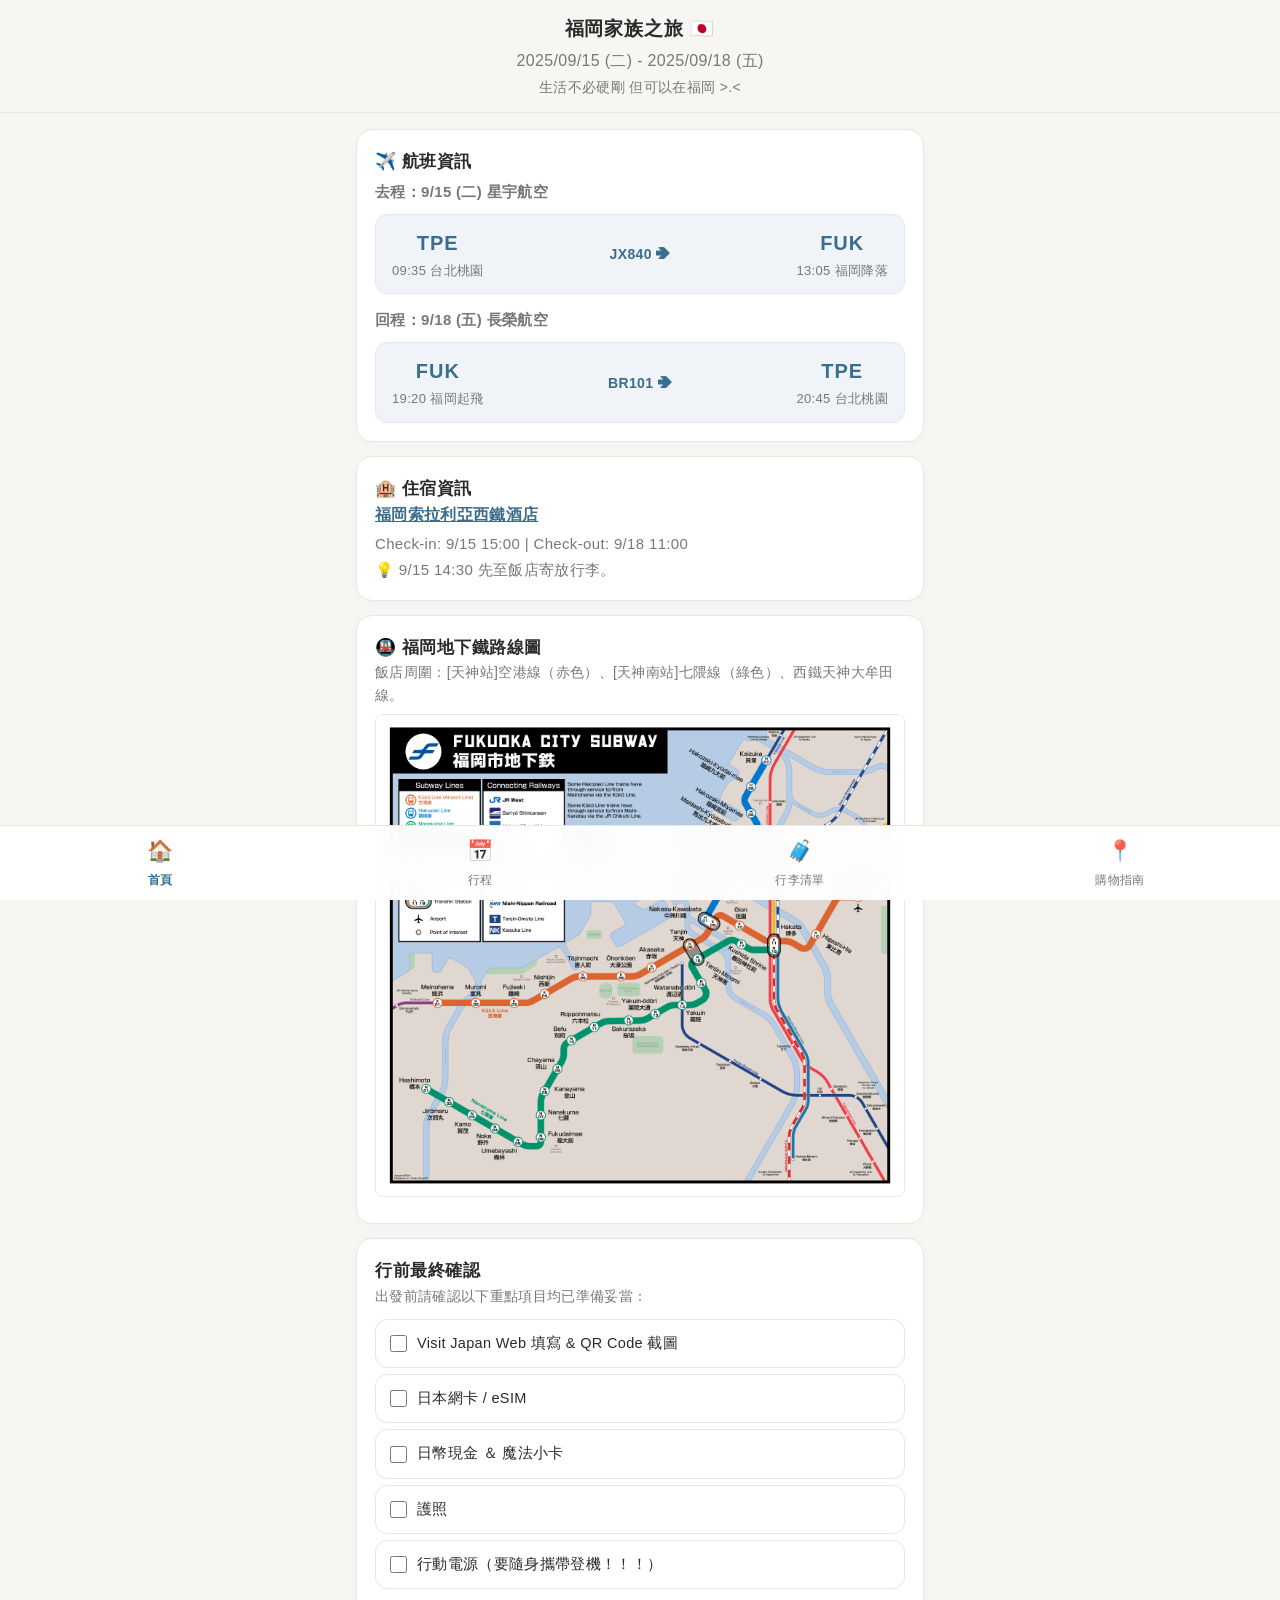
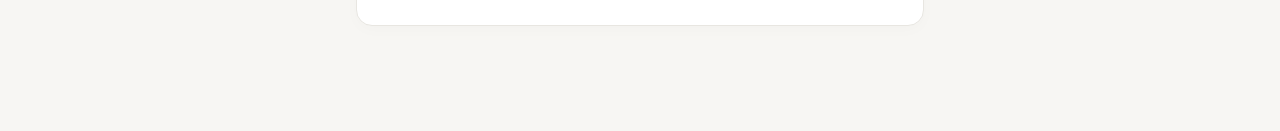
==== commit 05ef1b9c: "booking info" ====
--- a/index.html
+++ b/index.html
@@ -61,15 +61,15 @@
 
     <!-- 行前確認卡片 -->
     <div class="card">
-      <div class="card-title">✅ 行前最終確認</div>
+      <div class="card-title">行前最終確認</div>
       <p style="font-size: 14px; color: var(--text-sub); margin-bottom: 12px;">出發前請確認以下重點項目均已準備妥當：</p>
 
       <div class="checklist-group">
         <label class="check-item"><input type="checkbox" onchange="toggleCheck(this)"> <span>Visit Japan Web 填寫 & QR Code 截圖</span></label>
         <label class="check-item"><input type="checkbox" onchange="toggleCheck(this)"> <span>日本網卡 / eSIM</span></label>
-        <label class="check-item"><input type="checkbox" onchange="toggleCheck(this)"> <span>日幣現金</span></label>
+        <label class="check-item"><input type="checkbox" onchange="toggleCheck(this)"> <span>日幣現金 ＆ 魔法小卡</span></label>
         <label class="check-item"><input type="checkbox" onchange="toggleCheck(this)"> <span>護照</span></label>
-        <label class="check-item"><input type="checkbox" onchange="toggleCheck(this)"> <span>行動電源（須隨身攜帶登機！！！）</span></label>
+        <label class="check-item"><input type="checkbox" onchange="toggleCheck(this)"> <span>行動電源（要隨身攜帶登機！！！）</span></label>
       </div>
     </div>
 
--- a/style.css
+++ b/style.css
@@ -128,6 +128,14 @@
 .image-lightbox.active { display: flex; }
 .image-lightbox img { max-width: 100%; max-height: 88vh; object-fit: contain; border-radius: 10px; }
 .image-lightbox-close { position: absolute; top: 16px; right: 16px; width: 36px; height: 36px; border: none; border-radius: 50%; background: rgba(255,255,255,0.95); color: #111827; font-size: 22px; line-height: 1; cursor: pointer; }
+.booking-section { margin-top: 28px; padding-top: 20px; border-top: 2px solid var(--border-color); }
+.booking-section-title { margin-bottom: 12px; color: var(--text-main); font-size: 17px; }
+.booking-card, .booking-empty { margin-bottom: 10px; padding: 15px; background: var(--card-bg); border: 1px solid var(--border-color); border-radius: 14px; }
+.booking-empty { color: var(--text-sub); font-size: 14px; text-align: center; }
+.booking-card-title { color: var(--text-main); font-size: 15px; font-weight: 700; }
+.booking-card-text { margin-top: 5px; color: var(--text-sub); font-size: 14px; line-height: 1.65; white-space: pre-line; }
+.booking-image { display: block; width: min(240px, 100%); height: auto; margin-top: 10px; border: 1px solid var(--border-color); border-radius: 10px; cursor: zoom-in; }
+.booking-file-link { display: flex; width: fit-content; margin-top: 9px; color: var(--primary); font-size: 14px; font-weight: 600; text-decoration: underline; text-underline-offset: 3px; }
 
 /* Checklist */
 .checklist-group { margin-bottom: 18px; }
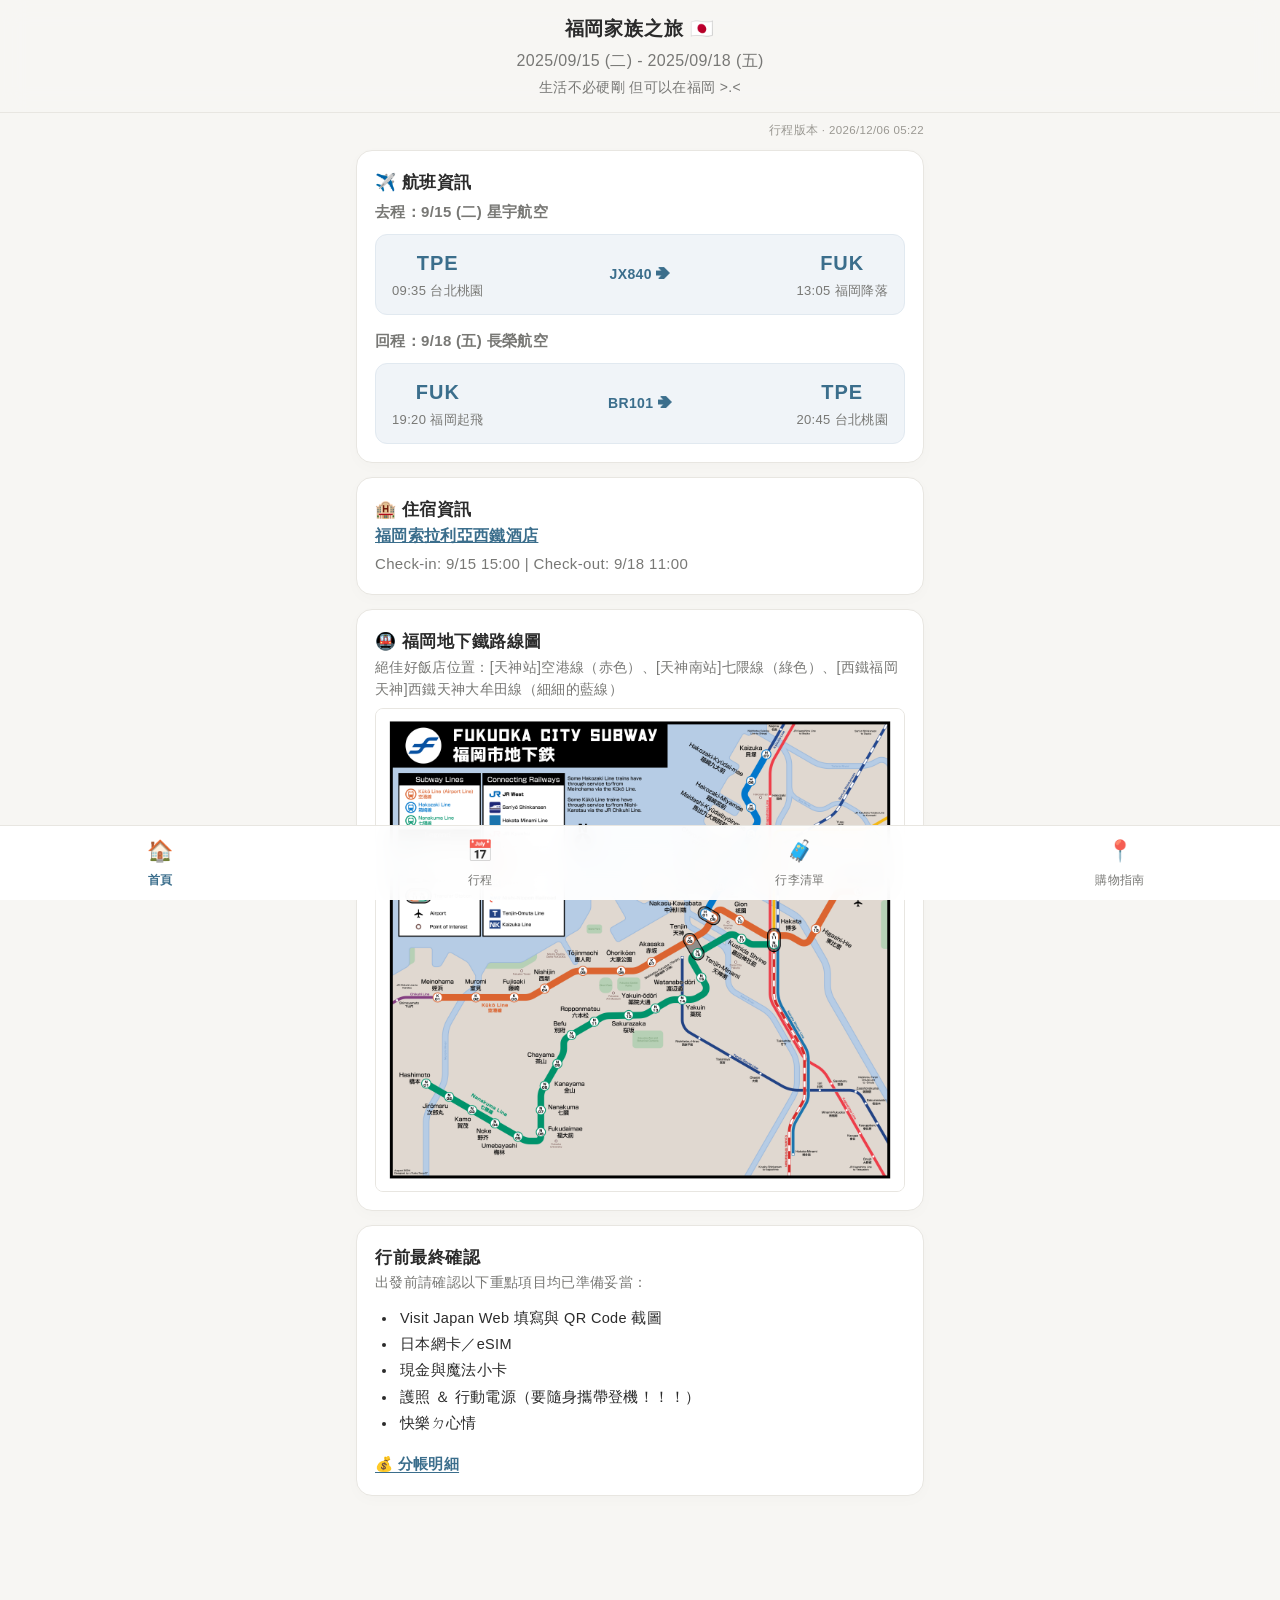
==== commit f53e3941: "add new funcs & pics, change dinner" ====
--- a/index.html
+++ b/index.html
@@ -14,6 +14,10 @@
     <h2 style="font-size: 16px; font-weight: 400; color: var(--text-sub); margin-top: 4px;">2025/09/15 (二) - 2025/09/18 (五)</h2>
     <h3 style="font-size: 14px; font-weight: 400; color: var(--text-sub); margin-top: 2px;">生活不必硬剛 但可以在福岡 >.< </h3>
   </header>
+
+  <div class="update-stamp">
+    行程版本 · <time id="page-last-updated">讀取中…</time>
+  </div>
 
   <main class="container">
     <!-- 航班卡片 -->
@@ -46,16 +50,15 @@
     </p>
     
     <p style="font-size: 15px; color: var(--text-sub); margin-top: 4px;">Check-in: 9/15 15:00 | Check-out: 9/18 11:00</p>
-    <p style="font-size: 15px; color: var(--text-sub); margin-top: 2px;">💡 9/15 14:30 先至飯店寄放行李。</p>
     </div>
 
     <!-- 地鐵圖卡片 -->
     <div class="card">
     <div class="card-title">🚇 福岡地下鐵路線圖</div>
-    <p style="font-size: 14px; color: var(--text-sub); margin-bottom: 8px;">飯店周圍：[天神站]空港線（赤色）、[天神南站]七隈線（綠色）、西鐵天神大牟田線。</p>
+    <p style="font-size: 14px; color: var(--text-sub); margin-bottom: 8px;">絕佳好飯店位置：[天神站]空港線（赤色）、[天神南站]七隈線（綠色）、[西鐵福岡天神]西鐵天神大牟田線（細細的藍線）</p>
     
     <!-- 這裡直接載入你本機的圖片檔，離線也能顯示 -->
-    <img src="images/subway.png" alt="福岡地鐵圖" style="width: 100%; border-radius: 8px; border: 1px solid #e5e7eb;">
+    <img src="images/subway.png" alt="福岡地鐵圖" class="zoomable-image" onclick="openImage(this)" title="點擊放大">
     </div>
 
 
@@ -64,14 +67,20 @@
       <div class="card-title">行前最終確認</div>
       <p style="font-size: 14px; color: var(--text-sub); margin-bottom: 12px;">出發前請確認以下重點項目均已準備妥當：</p>
 
-      <div class="checklist-group">
-        <label class="check-item"><input type="checkbox" onchange="toggleCheck(this)"> <span>Visit Japan Web 填寫 & QR Code 截圖</span></label>
-        <label class="check-item"><input type="checkbox" onchange="toggleCheck(this)"> <span>日本網卡 / eSIM</span></label>
-        <label class="check-item"><input type="checkbox" onchange="toggleCheck(this)"> <span>日幣現金 ＆ 魔法小卡</span></label>
-        <label class="check-item"><input type="checkbox" onchange="toggleCheck(this)"> <span>護照</span></label>
-        <label class="check-item"><input type="checkbox" onchange="toggleCheck(this)"> <span>行動電源（要隨身攜帶登機！！！）</span></label>
-      </div>
+      <ul class="home-bullet-list">
+        <li>Visit Japan Web 填寫與 QR Code 截圖</li>
+        <li>日本網卡／eSIM</li>
+        <li>現金與魔法小卡</li>
+        <li>護照 ＆ 行動電源（要隨身攜帶登機！！！）</li>
+        <li>快樂ㄉ心情</li>
+      </ul>
+      <a class="home-info-link" href="https://docs.google.com/spreadsheets/d/1cQ5qzhMYBGaFJOBVklKUKnP10sbfPGODhq_k2A0n9dk/edit?usp=sharing" target="_blank" rel="noopener noreferrer">💰 分帳明細</a>
     </div>
+
+  <div id="image-lightbox" class="image-lightbox" onclick="closeImage(event)" aria-hidden="true">
+    <button class="image-lightbox-close" type="button" onclick="closeImage()" aria-label="關閉圖片">×</button>
+    <img id="image-lightbox-content" src="" alt="">
+  </div>
 
 <!-- 底部選單 -->
   <nav class="bottom-nav">
@@ -81,32 +90,46 @@
     <a href="locations.html" class="nav-item"><span class="icon">📍</span><span>購物指南</span></a>
   </nav>
 
-  <!-- JS 邏輯：讓首頁的勾選框也能自動儲存記憶 -->
+  <!-- 首頁圖片放大功能 -->
   <script>
-    function toggleCheck(checkbox) {
-      const item = checkbox.parentElement;
-      if (checkbox.checked) { item.classList.add('done'); } 
-      else { item.classList.remove('done'); }
-      savePrecheck();
+    function showLastUpdated() {
+      const updatedAt = new Date(document.lastModified);
+      const label = Number.isNaN(updatedAt.getTime())
+        ? document.lastModified
+        : updatedAt.toLocaleString('zh-TW', {
+            year: 'numeric',
+            month: '2-digit',
+            day: '2-digit',
+            hour: '2-digit',
+            minute: '2-digit',
+            hour12: false
+          });
+      document.getElementById('page-last-updated').textContent = label;
     }
 
-    function savePrecheck() {
-      const states = [];
-      document.querySelectorAll('.check-item input').forEach((cb) => { states.push(cb.checked); });
-      localStorage.setItem('fukuoka_precheck', JSON.stringify(states));
+    function openImage(image) {
+      const lightbox = document.getElementById('image-lightbox');
+      const enlargedImage = document.getElementById('image-lightbox-content');
+      enlargedImage.src = image.src;
+      enlargedImage.alt = image.alt;
+      lightbox.classList.add('active');
+      lightbox.setAttribute('aria-hidden', 'false');
+      document.body.style.overflow = 'hidden';
     }
 
-    function loadPrecheck() {
-      const saved = JSON.parse(localStorage.getItem('fukuoka_precheck') || '[]');
-      document.querySelectorAll('.check-item input').forEach((cb, i) => {
-        if (saved[i]) {
-          cb.checked = true;
-          cb.parentElement.classList.add('done');
-        }
-      });
+    function closeImage(event) {
+      if (event && event.target.id !== 'image-lightbox') return;
+      const lightbox = document.getElementById('image-lightbox');
+      lightbox.classList.remove('active');
+      lightbox.setAttribute('aria-hidden', 'true');
+      document.body.style.overflow = '';
     }
 
-    loadPrecheck();
+    document.addEventListener('keydown', event => {
+      if (event.key === 'Escape') closeImage();
+    });
+
+    showLastUpdated();
   </script>
 </body>
 </html>
--- a/style.css
+++ b/style.css
@@ -22,6 +22,7 @@
 /* 頂部 Header */
 header { position: sticky; top: 0; background: rgba(247, 246, 243, 0.92); backdrop-filter: blur(12px); -webkit-backdrop-filter: blur(12px); z-index: 90; border-bottom: 1px solid var(--border-color); padding: 14px 16px; text-align: center; }
 header h1 { font-size: 17px; font-weight: 700; letter-spacing: 0.05em; color: var(--text-main); }
+.update-stamp { max-width: 600px; margin: 8px auto -6px; padding: 0 16px; color: #9a9892; font-size: 11.5px; font-weight: 500; letter-spacing: 0.03em; text-align: right; }
 
 /* 頁面容器 */
 .container { padding: 16px; max-width: 600px; margin: 0 auto; }
@@ -55,13 +56,30 @@
 .day-panel.active { display: block; }
 .tags { display: flex; flex-wrap: wrap; gap: 6px; margin: 8px 0 10px; }
 .tag { font-size: 10.5px; font-weight: 600; padding: 3px 9px; border-radius: 6px; letter-spacing: 0.03em; }
-.tag-集合 { background: #eef7f2; color: #2d6a4f; border: 1px solid #d8ebd9; }
+.tag-集合 {
+  background: #fbeaea;
+  color: #a33d3d;
+  border: 1px solid #efcaca;
+}
 .tag-移動中 { background: #f0f4f8; color: #3b6e8c; border: 1px solid #d9e4ec; }
 .tag-住宿 { background: #f6f0f8; color: #6b4c7d; border: 1px solid #ebdcf0; }
-.tag-觀光 { background: #fcf6e8; color: #8a5a00; border: 1px solid #f5e7c6; }
-.tag-飲食, .tag-早餐, .tag-午餐, .tag-晚餐 { background: #fcf0f0; color: #a84242; border: 1px solid #f7d9d9; }
+.tag-觀光 { background: #eaf3ec; color: #3f6549; border: 1px solid #cee0d2; }
+.tag-飲食,
+.tag-早餐,
+.tag-午餐,
+.tag-晚餐 {
+  background: #fff5d9;
+  color: #765500;
+  border: 1px solid #ead7a0;
+}
 .tag-購物 { background: #f8f0f6; color: #8a3b7b; border: 1px solid #f0d8eb; }
 .tag-彈性行程 { background: #f2f1ed; color: #575653; border: 1px solid #e3e1da; }
+.tag-自由時間 {
+  background: #edf2ed;
+  color: #49604e;
+  border: 1px solid #d7e1d8;
+}
+
 
 .route-info { font-size: 12px; color: var(--text-sub); margin-bottom: 10px; line-height: 1.5; }
 .details-btn { display: inline-flex; align-items: center; justify-content: center; width: 100%; padding: 9px; background: var(--primary-light); color: var(--primary); font-size: 12.5px; font-weight: 600; border: 1px solid #dbe6ef; border-radius: 10px; cursor: pointer; margin-top: 4px; transition: background 0.2s ease; }
@@ -78,13 +96,15 @@
 .note-box { background: #faf9f6; border-left: 3px solid var(--primary); padding: 12px 14px; font-size: 13px; color: #444340; line-height: 1.6; margin: 12px 0; border-radius: 0 10px 10px 0; white-space: pre-line; }
 .modal-location { display: flex; align-items: baseline; flex-wrap: wrap; gap: 6px; font-size: 12.5px; font-weight: 600; color: var(--primary); }
 .map-link { display: inline-flex; color: var(--primary); font-size: 12px; font-weight: 500; text-decoration: underline; text-underline-offset: 3px; }
-.resource-link { display: none; width: fit-content; margin-bottom: 4px; color: var(--primary); font-size: 12.5px; font-weight: 600; text-decoration: underline; text-underline-offset: 3px; }
+.resource-links { display: flex; flex-direction: column; align-items: flex-start; gap: 6px; }
+.resource-link { display: inline-flex; width: fit-content; color: var(--primary); font-size: 12.5px; font-weight: 600; text-decoration: underline; text-underline-offset: 3px; }
 
 /* 購物指南 */
 .location-intro { margin-bottom: 16px; color: var(--text-sub); font-size: 12.5px; line-height: 1.65; }
 .location-group { margin-bottom: 22px; }
 .location-group-title { margin: 0 4px 10px; font-size: 13.5px; font-weight: 700; color: var(--text-sub); letter-spacing: 0.04em; }
-.location-group-image { display: block; width: 100%; height: auto; margin-bottom: 10px; border-radius: 14px; border: 1px solid var(--border-color); }
+.location-group-image-link { display: inline-flex; align-items: center; gap: 9px; margin-bottom: 10px; padding: 6px 10px 6px 6px; color: var(--primary); background: var(--card-bg); border: 1px solid var(--border-color); border-radius: 10px; font: inherit; font-size: 13.5px; font-weight: 600; cursor: pointer; }
+.location-group-image { display: block; width: 58px; height: 44px; object-fit: cover; border-radius: 7px; }
 .location-card { margin-bottom: 10px; overflow: hidden; background: var(--card-bg); border-radius: 14px; border: 1px solid var(--border-color); box-shadow: 0 2px 8px rgba(0,0,0,0.02); }
 .location-card summary { display: flex; align-items: center; gap: 12px; padding: 14px; cursor: pointer; list-style: none; }
 .location-card summary::-webkit-details-marker { display: none; }
@@ -128,6 +148,7 @@
 .image-lightbox.active { display: flex; }
 .image-lightbox img { max-width: 100%; max-height: 88vh; object-fit: contain; border-radius: 10px; }
 .image-lightbox-close { position: absolute; top: 16px; right: 16px; width: 36px; height: 36px; border: none; border-radius: 50%; background: rgba(255,255,255,0.95); color: #111827; font-size: 22px; line-height: 1; cursor: pointer; }
+.zoomable-image { display: block; width: 100%; height: auto; border: 1px solid var(--border-color); border-radius: 8px; cursor: zoom-in; }
 .booking-section { margin-top: 28px; padding-top: 20px; border-top: 2px solid var(--border-color); }
 .booking-section-title { margin-bottom: 12px; color: var(--text-main); font-size: 17px; }
 .booking-card, .booking-empty { margin-bottom: 10px; padding: 15px; background: var(--card-bg); border: 1px solid var(--border-color); border-radius: 14px; }
@@ -143,6 +164,12 @@
 .check-item { display: flex; align-items: center; gap: 10px; background: #fff; padding: 12px 14px; border-radius: 12px; margin-bottom: 6px; cursor: pointer; border: 1px solid var(--border-color); font-size: 13px; color: var(--text-main); }
 .check-item input[type="checkbox"] { width: 17px; height: 17px; accent-color: var(--primary); border-radius: 4px; }
 .check-item.done span { text-decoration: line-through; color: #a3a19b; }
+.memo-hint { margin: 6px 0 12px; color: var(--text-sub); font-size: 13.5px; line-height: 1.6; }
+.memo-label { position: absolute; width: 1px; height: 1px; overflow: hidden; clip: rect(0 0 0 0); white-space: nowrap; }
+.memo-textarea { display: block; width: 100%; min-height: 180px; padding: 13px 14px; resize: vertical; color: var(--text-main); background: #faf9f6; border: 1px solid var(--border-color); border-radius: 12px; font: inherit; font-size: 15px; line-height: 1.7; outline: none; }
+.memo-textarea:focus { border-color: var(--primary); box-shadow: 0 0 0 3px rgba(59,110,140,0.12); }
+.memo-textarea::placeholder { color: #aaa8a2; }
+.memo-status { margin-top: 7px; color: var(--text-sub); font-size: 12px; text-align: right; }
 
 /* 長輩友善字級：全站文字放大一級 */
 body { font-size: 17px; line-height: 1.6; }
@@ -176,3 +203,6 @@
 .location-table { font-size: 12.5px; }
 .checklist-group h3 { font-size: 14.5px; }
 .check-item { font-size: 14.5px; line-height: 1.6; }
+.home-bullet-list { margin: 0 0 14px 22px; color: var(--text-main); font-size: 14.5px; line-height: 1.8; }
+.home-bullet-list li { padding-left: 3px; }
+.home-info-link { display: inline-flex; color: var(--primary); font-size: 14.5px; font-weight: 700; text-decoration: underline; text-underline-offset: 3px; }
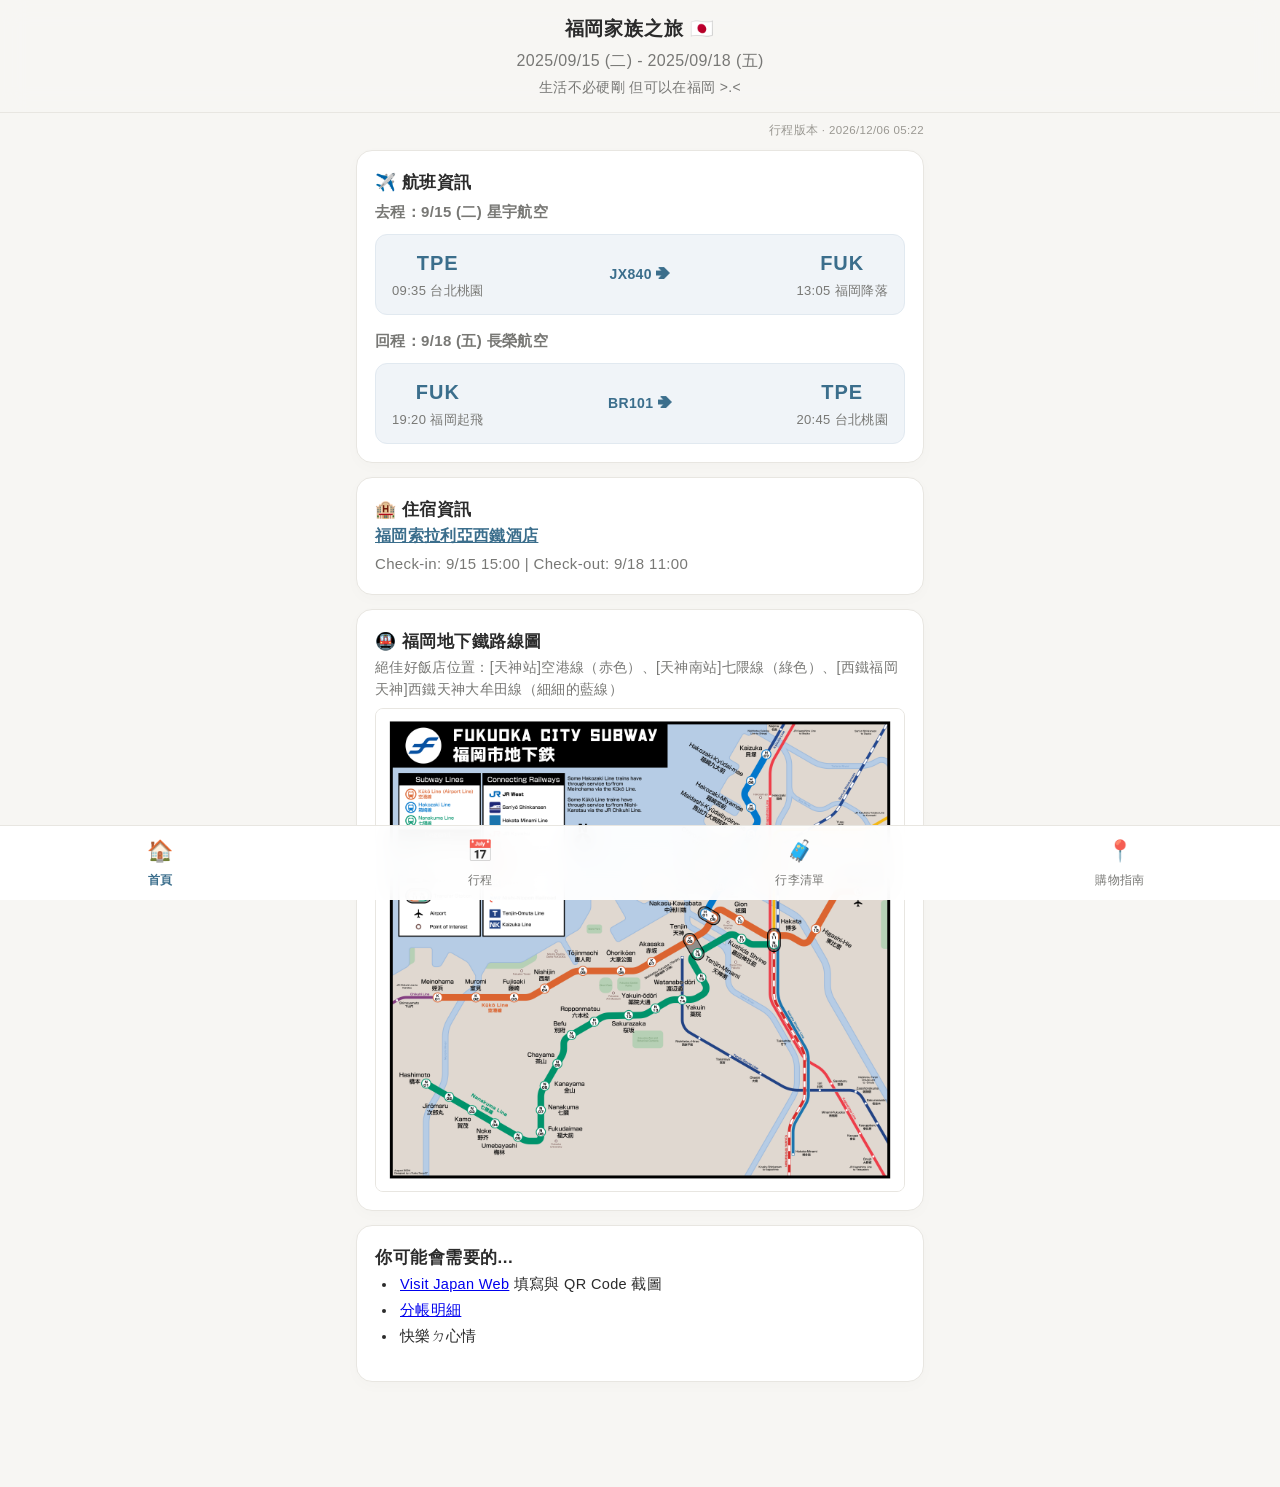
==== commit beb1d9c4: "add new location" ====
--- a/index.html
+++ b/index.html
@@ -64,17 +64,13 @@
 
     <!-- 行前確認卡片 -->
     <div class="card">
-      <div class="card-title">行前最終確認</div>
-      <p style="font-size: 14px; color: var(--text-sub); margin-bottom: 12px;">出發前請確認以下重點項目均已準備妥當：</p>
+      <div class="card-title">你可能會需要的...</div>
 
       <ul class="home-bullet-list">
-        <li>Visit Japan Web 填寫與 QR Code 截圖</li>
-        <li>日本網卡／eSIM</li>
-        <li>現金與魔法小卡</li>
-        <li>護照 ＆ 行動電源（要隨身攜帶登機！！！）</li>
+        <li><a href="https://www.vjw.digital.go.jp/main/#/vjwplo001" target="_blank" rel="noopener noreferrer">Visit Japan Web</a> 填寫與 QR Code 截圖</li>
+        <li><a href="https://docs.google.com/spreadsheets/d/1cQ5qzhMYBGaFJOBVklKUKnP10sbfPGODhq_k2A0n9dk/edit?usp=sharing" target="_blank" rel="noopener noreferrer">分帳明細</a></li>
         <li>快樂ㄉ心情</li>
       </ul>
-      <a class="home-info-link" href="https://docs.google.com/spreadsheets/d/1cQ5qzhMYBGaFJOBVklKUKnP10sbfPGODhq_k2A0n9dk/edit?usp=sharing" target="_blank" rel="noopener noreferrer">💰 分帳明細</a>
     </div>
 
   <div id="image-lightbox" class="image-lightbox" onclick="closeImage(event)" aria-hidden="true">
--- a/style.css
+++ b/style.css
@@ -98,6 +98,7 @@
 .map-link { display: inline-flex; color: var(--primary); font-size: 12px; font-weight: 500; text-decoration: underline; text-underline-offset: 3px; }
 .resource-links { display: flex; flex-direction: column; align-items: flex-start; gap: 6px; }
 .resource-link { display: inline-flex; width: fit-content; color: var(--primary); font-size: 12.5px; font-weight: 600; text-decoration: underline; text-underline-offset: 3px; }
+.modal-detail-image { display: none; width: 100%; height: auto; margin: 12px 0; border: 1px solid var(--border-color); border-radius: 10px; }
 
 /* 購物指南 */
 .location-intro { margin-bottom: 16px; color: var(--text-sub); font-size: 12.5px; line-height: 1.65; }
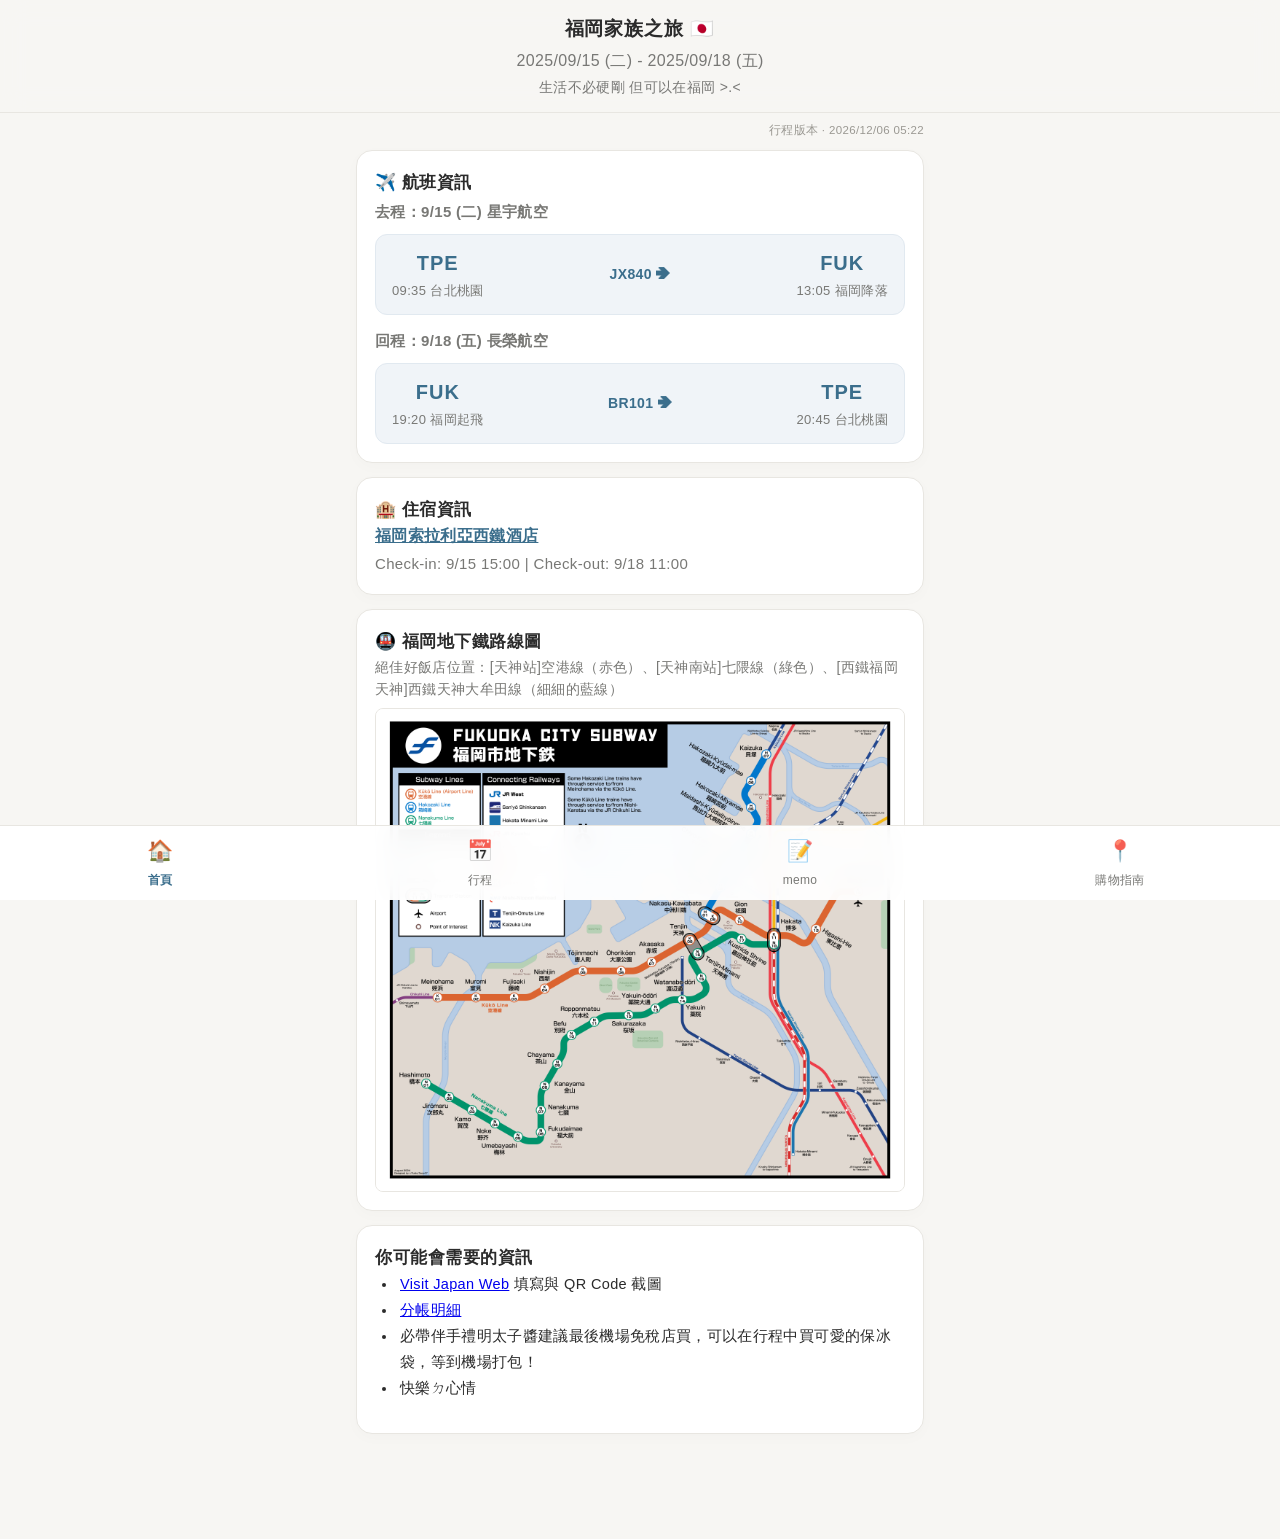
==== commit cbe5043b: "add new memo block" ====
--- a/index.html
+++ b/index.html
@@ -64,11 +64,12 @@
 
     <!-- 行前確認卡片 -->
     <div class="card">
-      <div class="card-title">你可能會需要的...</div>
+      <div class="card-title">你可能會需要的資訊</div>
 
       <ul class="home-bullet-list">
         <li><a href="https://www.vjw.digital.go.jp/main/#/vjwplo001" target="_blank" rel="noopener noreferrer">Visit Japan Web</a> 填寫與 QR Code 截圖</li>
         <li><a href="https://docs.google.com/spreadsheets/d/1cQ5qzhMYBGaFJOBVklKUKnP10sbfPGODhq_k2A0n9dk/edit?usp=sharing" target="_blank" rel="noopener noreferrer">分帳明細</a></li>
+        <li>必帶伴手禮明太子醬建議最後機場免稅店買，可以在行程中買可愛的保冰袋，等到機場打包！</li>
         <li>快樂ㄉ心情</li>
       </ul>
     </div>
@@ -82,7 +83,7 @@
   <nav class="bottom-nav">
     <a href="index.html" class="nav-item active"><span class="icon">🏠</span><span>首頁</span></a>
     <a href="itinerary.html" class="nav-item"><span class="icon">📅</span><span>行程</span></a>
-    <a href="checklist.html" class="nav-item"><span class="icon">🧳</span><span>行李清單</span></a>
+    <a href="checklist.html" class="nav-item"><span class="icon">📝</span><span>memo</span></a>
     <a href="locations.html" class="nav-item"><span class="icon">📍</span><span>購物指南</span></a>
   </nav>
 
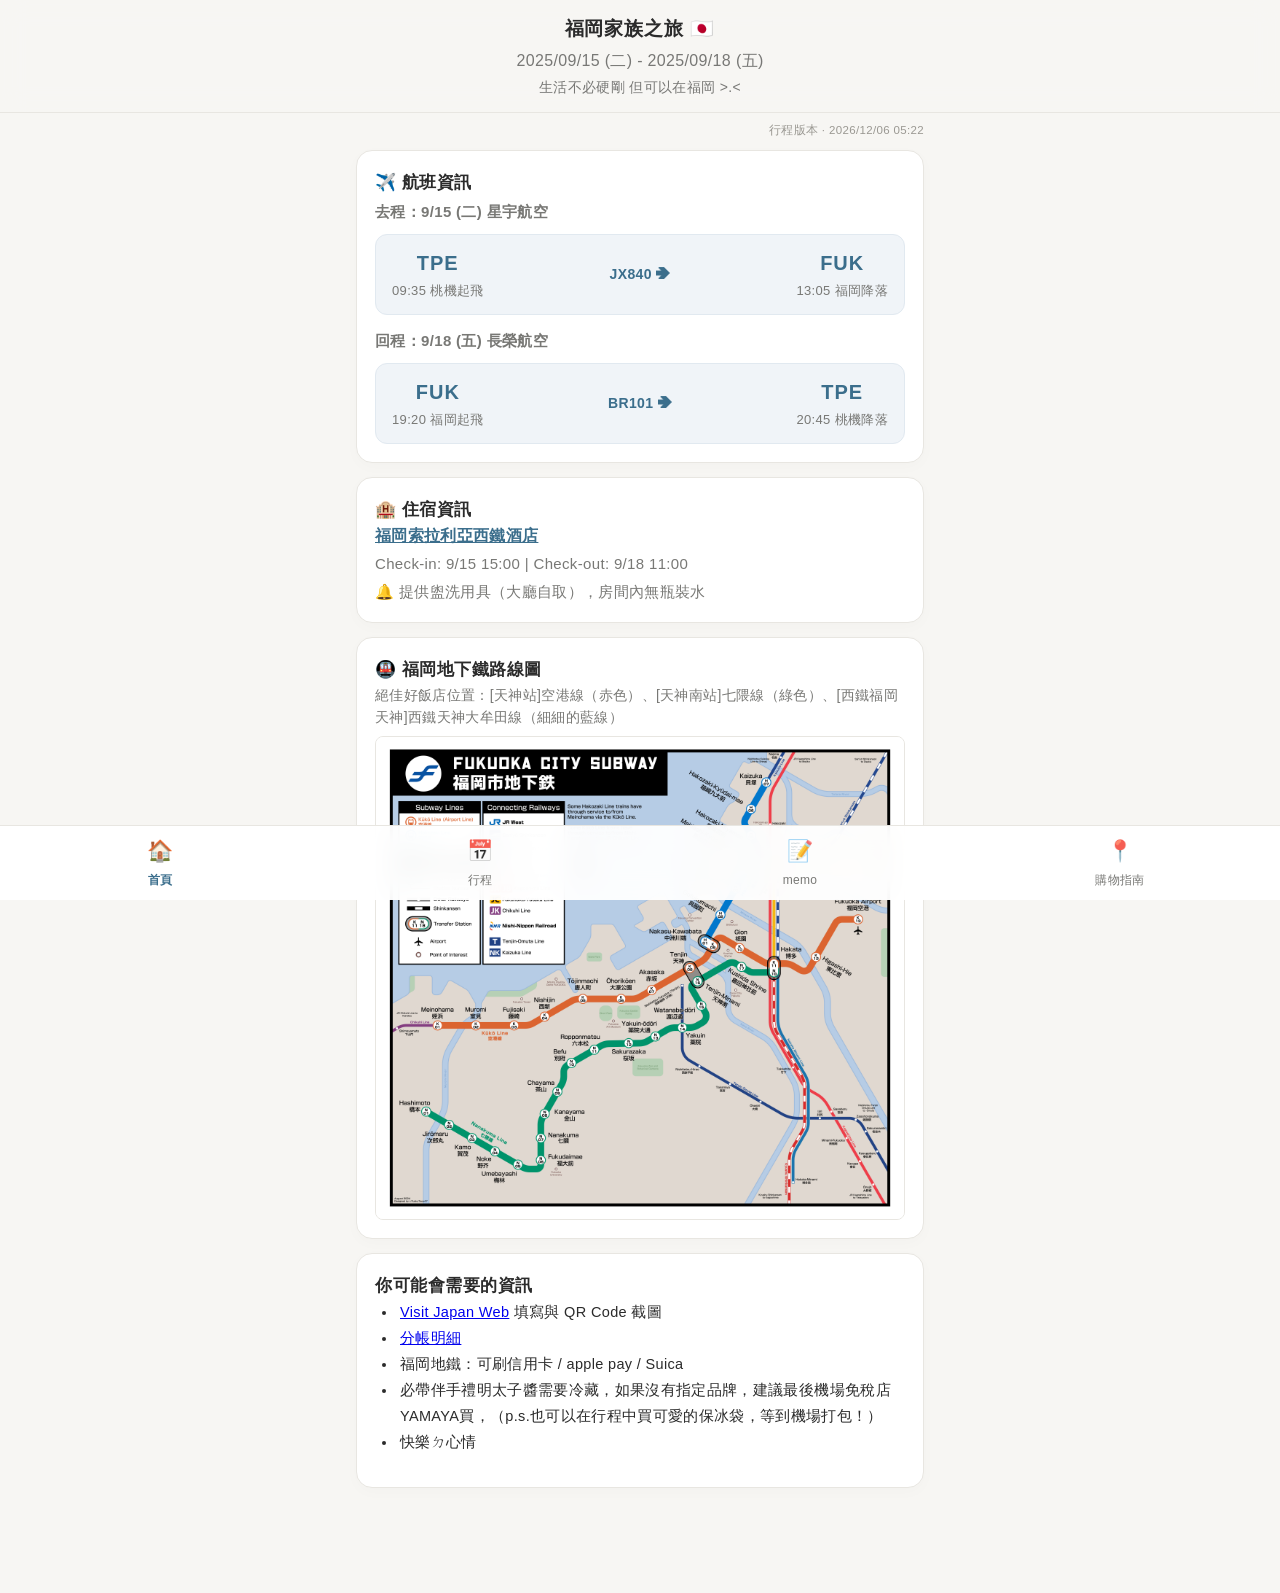
==== commit 7393985e: "add new location" ====
--- a/index.html
+++ b/index.html
@@ -25,7 +25,7 @@
       <div class="card-title">✈️ 航班資訊</div>
       <div style="font-size: 15px; font-weight: 600; color: var(--text-sub); margin-top: 4px;">去程：9/15 (二) 星宇航空</div>
       <div class="flight-box">
-        <div class="flight-dept"><div class="flight-code">TPE</div><div class="flight-time">09:35 台北桃園</div></div>
+        <div class="flight-dept"><div class="flight-code">TPE</div><div class="flight-time">09:35 桃機起飛</div></div>
         <div style="font-size: 14px; color: var(--primary); font-weight: bold;">JX840 ➔</div>
         <div class="flight-arr"><div class="flight-code">FUK</div><div class="flight-time">13:05 福岡降落</div></div>
       </div>
@@ -34,7 +34,7 @@
       <div class="flight-box">
         <div class="flight-dept"><div class="flight-code">FUK</div><div class="flight-time">19:20 福岡起飛</div></div>
         <div style="font-size: 14px; color: var(--primary); font-weight: bold;">BR101 ➔</div>
-        <div class="flight-arr"><div class="flight-code">TPE</div><div class="flight-time">20:45 台北桃園</div></div>
+        <div class="flight-arr"><div class="flight-code">TPE</div><div class="flight-time">20:45 桃機降落</div></div>
       </div>
     </div>
 
@@ -42,7 +42,6 @@
     <div class="card">
     <div class="card-title">🏨 住宿資訊</div>
     
-    <!-- 把飯店名稱變成藍色底線連結 -->
     <p style="font-size: 16px; font-weight: 700;">
         <a href="https://maps.app.goo.gl/Wbsh1aTdvJ2qSujy6" target="_blank" style="color: var(--primary); text-decoration: underline;">
         福岡索拉利亞西鐵酒店
@@ -50,6 +49,7 @@
     </p>
     
     <p style="font-size: 15px; color: var(--text-sub); margin-top: 4px;">Check-in: 9/15 15:00 | Check-out: 9/18 11:00</p>
+    <p style="font-size: 15px; color: var(--text-sub); margin-top: 4px;">🔔 提供盥洗用具（大廳自取），房間內無瓶裝水</p>
     </div>
 
     <!-- 地鐵圖卡片 -->
@@ -69,7 +69,8 @@
       <ul class="home-bullet-list">
         <li><a href="https://www.vjw.digital.go.jp/main/#/vjwplo001" target="_blank" rel="noopener noreferrer">Visit Japan Web</a> 填寫與 QR Code 截圖</li>
         <li><a href="https://docs.google.com/spreadsheets/d/1cQ5qzhMYBGaFJOBVklKUKnP10sbfPGODhq_k2A0n9dk/edit?usp=sharing" target="_blank" rel="noopener noreferrer">分帳明細</a></li>
-        <li>必帶伴手禮明太子醬建議最後機場免稅店買，可以在行程中買可愛的保冰袋，等到機場打包！</li>
+        <li>福岡地鐵：可刷信用卡 / apple pay / Suica</li>
+        <li>必帶伴手禮明太子醬需要冷藏，如果沒有指定品牌，建議最後機場免稅店YAMAYA買，（p.s.也可以在行程中買可愛的保冰袋，等到機場打包！）</li>
         <li>快樂ㄉ心情</li>
       </ul>
     </div>
